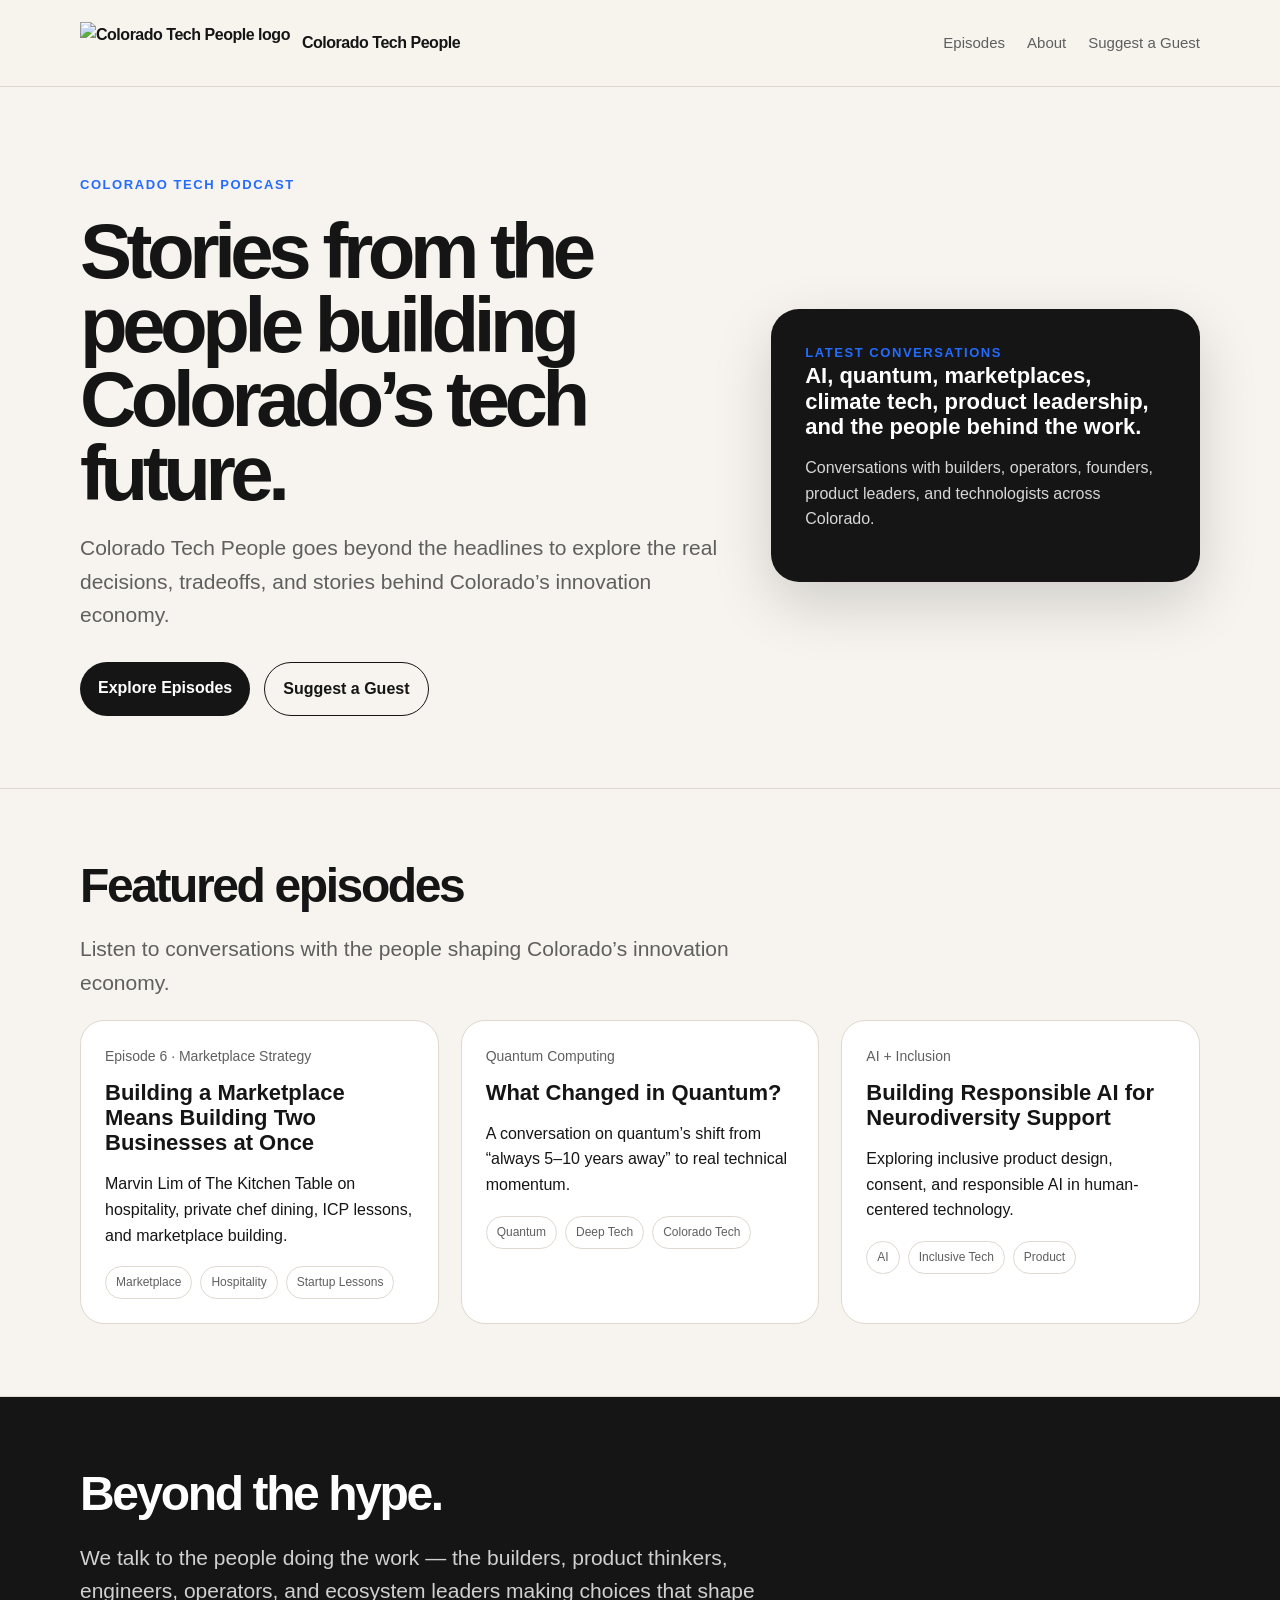
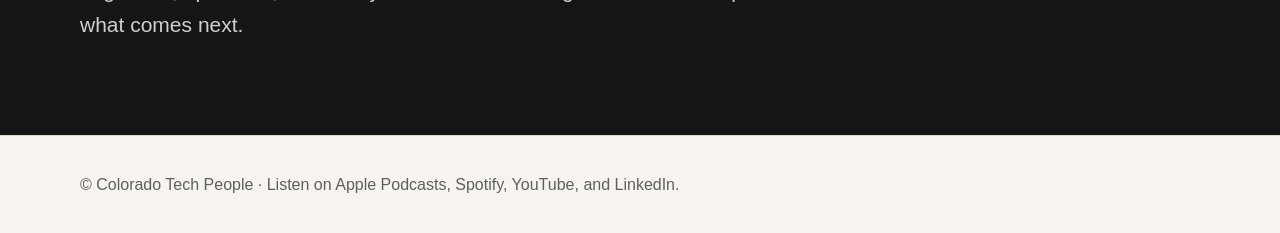
==== index.html @ a43ceaa0 "Create index.html" ====
<!DOCTYPE html>
<html lang="en">
<head>
  <meta charset="UTF-8" />
  <meta name="viewport" content="width=device-width, initial-scale=1.0" />

  <title>Colorado Tech People | Stories from Colorado’s Tech Ecosystem</title>
  <meta name="description" content="Colorado Tech People is a podcast spotlighting the founders, operators, product leaders, engineers, and technologists shaping Colorado’s tech ecosystem." />

  <meta property="og:title" content="Colorado Tech People" />
  <meta property="og:description" content="Real stories from the people building Colorado’s tech future — beyond the hype and into the decisions, tradeoffs, and ideas shaping what comes next." />
  <meta property="og:type" content="website" />

  <link rel="stylesheet" href="styles.css" />
</head>

<body>
  <header class="header">
    <div class="container nav">
      <a href="index.html" class="logo-wrap">
        <img src="assets/logo.png" alt="Colorado Tech People logo" class="logo" />
        <span>Colorado Tech People</span>
      </a>

      <nav class="nav-links">
        <a href="episodes.html">Episodes</a>
        <a href="about.html">About</a>
        <a href="contact.html">Suggest a Guest</a>
      </nav>
    </div>
  </header>

  <main>
    <section class="hero">
      <div class="container hero-grid">
        <div>
          <div class="kicker">Colorado Tech Podcast</div>
          <h1>Stories from the people building Colorado’s tech future.</h1>
          <p class="lede">
            Colorado Tech People goes beyond the headlines to explore the real decisions,
            tradeoffs, and stories behind Colorado’s innovation economy.
          </p>

          <div class="buttons">
            <a class="button" href="episodes.html">Explore Episodes</a>
            <a class="button secondary" href="contact.html">Suggest a Guest</a>
          </div>
        </div>

        <div class="hero-card">
          <div class="kicker">Latest Conversations</div>
          <h3>AI, quantum, marketplaces, climate tech, product leadership, and the people behind the work.</h3>
          <p>
            Conversations with builders, operators, founders, product leaders, and technologists across Colorado.
          </p>
        </div>
      </div>
    </section>

    <section class="section">
      <div class="container">
        <h2>Featured episodes</h2>
        <p class="lede">Listen to conversations with the people shaping Colorado’s innovation economy.</p>

        <div class="episode-grid">
          <a class="card" href="episodes/marvin-lim-kitchen-table.html">
            <div class="meta">Episode 6 · Marketplace Strategy</div>
            <h3>Building a Marketplace Means Building Two Businesses at Once</h3>
            <p>Marvin Lim of The Kitchen Table on hospitality, private chef dining, ICP lessons, and marketplace building.</p>
            <div class="tags">
              <span class="tag">Marketplace</span>
              <span class="tag">Hospitality</span>
              <span class="tag">Startup Lessons</span>
            </div>
          </a>

          <a class="card" href="episodes/justin-ging-atom-computing.html">
            <div class="meta">Quantum Computing</div>
            <h3>What Changed in Quantum?</h3>
            <p>A conversation on quantum’s shift from “always 5–10 years away” to real technical momentum.</p>
            <div class="tags">
              <span class="tag">Quantum</span>
              <span class="tag">Deep Tech</span>
              <span class="tag">Colorado Tech</span>
            </div>
          </a>

          <a class="card" href="episodes/kathy-long-nixit.html">
            <div class="meta">AI + Inclusion</div>
            <h3>Building Responsible AI for Neurodiversity Support</h3>
            <p>Exploring inclusive product design, consent, and responsible AI in human-centered technology.</p>
            <div class="tags">
              <span class="tag">AI</span>
              <span class="tag">Inclusive Tech</span>
              <span class="tag">Product</span>
            </div>
          </a>
        </div>
      </div>
    </section>

    <section class="section dark">
      <div class="container">
        <h2>Beyond the hype.</h2>
        <p class="lede">
          We talk to the people doing the work — the builders, product thinkers, engineers,
          operators, and ecosystem leaders making choices that shape what comes next.
        </p>
      </div>
    </section>
  </main>

  <footer class="footer">
    <div class="container">
      © Colorado Tech People · Listen on Apple Podcasts, Spotify, YouTube, and LinkedIn.
    </div>
  </footer>
</body>
</html>
---- styles.css ----
:root {
  --bg: #f7f4ef;
  --ink: #151515;
  --muted: #5f5f5f;
  --card: #ffffff;
  --line: #ded8cf;
  --accent: #246bfe;
  --accent-dark: #123b8f;
  --gold: #f4a23a;
}

* {
  box-sizing: border-box;
}

body {
  margin: 0;
  font-family: Inter, Arial, sans-serif;
  background: var(--bg);
  color: var(--ink);
  line-height: 1.6;
}

a {
  color: inherit;
  text-decoration: none;
}

.container {
  width: min(1120px, 92%);
  margin: 0 auto;
}

.header {
  padding: 22px 0;
  border-bottom: 1px solid var(--line);
  background: rgba(247, 244, 239, 0.94);
  position: sticky;
  top: 0;
  z-index: 20;
}

.nav {
  display: flex;
  align-items: center;
  justify-content: space-between;
  gap: 24px;
}

.logo-wrap {
  display: flex;
  align-items: center;
  gap: 12px;
  font-weight: 800;
  letter-spacing: -0.03em;
}

.logo {
  height: 42px;
  width: auto;
}

.nav-links {
  display: flex;
  gap: 22px;
  font-size: 15px;
  color: var(--muted);
}

.nav-links a:hover {
  color: var(--ink);
}

.hero {
  padding: 88px 0 72px;
}

.hero-grid {
  display: grid;
  grid-template-columns: 1.2fr 0.8fr;
  gap: 48px;
  align-items: center;
}

.kicker {
  color: var(--accent);
  font-weight: 800;
  text-transform: uppercase;
  letter-spacing: 0.12em;
  font-size: 13px;
}

h1 {
  font-size: clamp(44px, 7vw, 78px);
  line-height: 0.95;
  letter-spacing: -0.07em;
  margin: 18px 0;
}

h2 {
  font-size: clamp(30px, 4vw, 48px);
  line-height: 1.05;
  letter-spacing: -0.05em;
  margin: 0 0 18px;
}

h3 {
  font-size: 22px;
  line-height: 1.15;
  margin: 0 0 10px;
}

.lede {
  font-size: 21px;
  color: var(--muted);
  max-width: 680px;
}

.buttons {
  display: flex;
  flex-wrap: wrap;
  gap: 14px;
  margin-top: 30px;
}

.button {
  display: inline-flex;
  padding: 13px 18px;
  border-radius: 999px;
  background: var(--ink);
  color: white;
  font-weight: 700;
}

.button.secondary {
  background: transparent;
  color: var(--ink);
  border: 1px solid var(--ink);
}

.hero-card {
  background: var(--ink);
  color: white;
  border-radius: 28px;
  padding: 34px;
  box-shadow: 0 22px 60px rgba(0,0,0,0.16);
}

.hero-card p {
  color: #d7d7d7;
}

.section {
  padding: 72px 0;
  border-top: 1px solid var(--line);
}

.episode-grid {
  display: grid;
  grid-template-columns: repeat(3, 1fr);
  gap: 22px;
}

.card {
  background: var(--card);
  border: 1px solid var(--line);
  border-radius: 24px;
  padding: 24px;
  transition: transform 0.2s ease, box-shadow 0.2s ease;
}

.card:hover {
  transform: translateY(-3px);
  box-shadow: 0 16px 40px rgba(0,0,0,0.08);
}

.meta {
  color: var(--muted);
  font-size: 14px;
  margin-bottom: 12px;
}

.tags {
  display: flex;
  flex-wrap: wrap;
  gap: 8px;
  margin-top: 18px;
}

.tag {
  font-size: 12px;
  border: 1px solid var(--line);
  border-radius: 999px;
  padding: 6px 10px;
  color: var(--muted);
}

.dark {
  background: var(--ink);
  color: white;
}

.dark p {
  color: #d0d0d0;
}

.footer {
  padding: 36px 0;
  color: var(--muted);
  border-top: 1px solid var(--line);
}

.episode-page {
  padding: 72px 0;
}

.listen-links {
  display: flex;
  flex-wrap: wrap;
  gap: 12px;
  margin: 28px 0;
}

@media (max-width: 820px) {
  .hero-grid,
  .episode-grid {
    grid-template-columns: 1fr;
  }

  .nav {
    align-items: flex-start;
    flex-direction: column;
  }

  .nav-links {
    flex-wrap: wrap;
  }

  .hero {
    padding: 56px 0;
  }
}
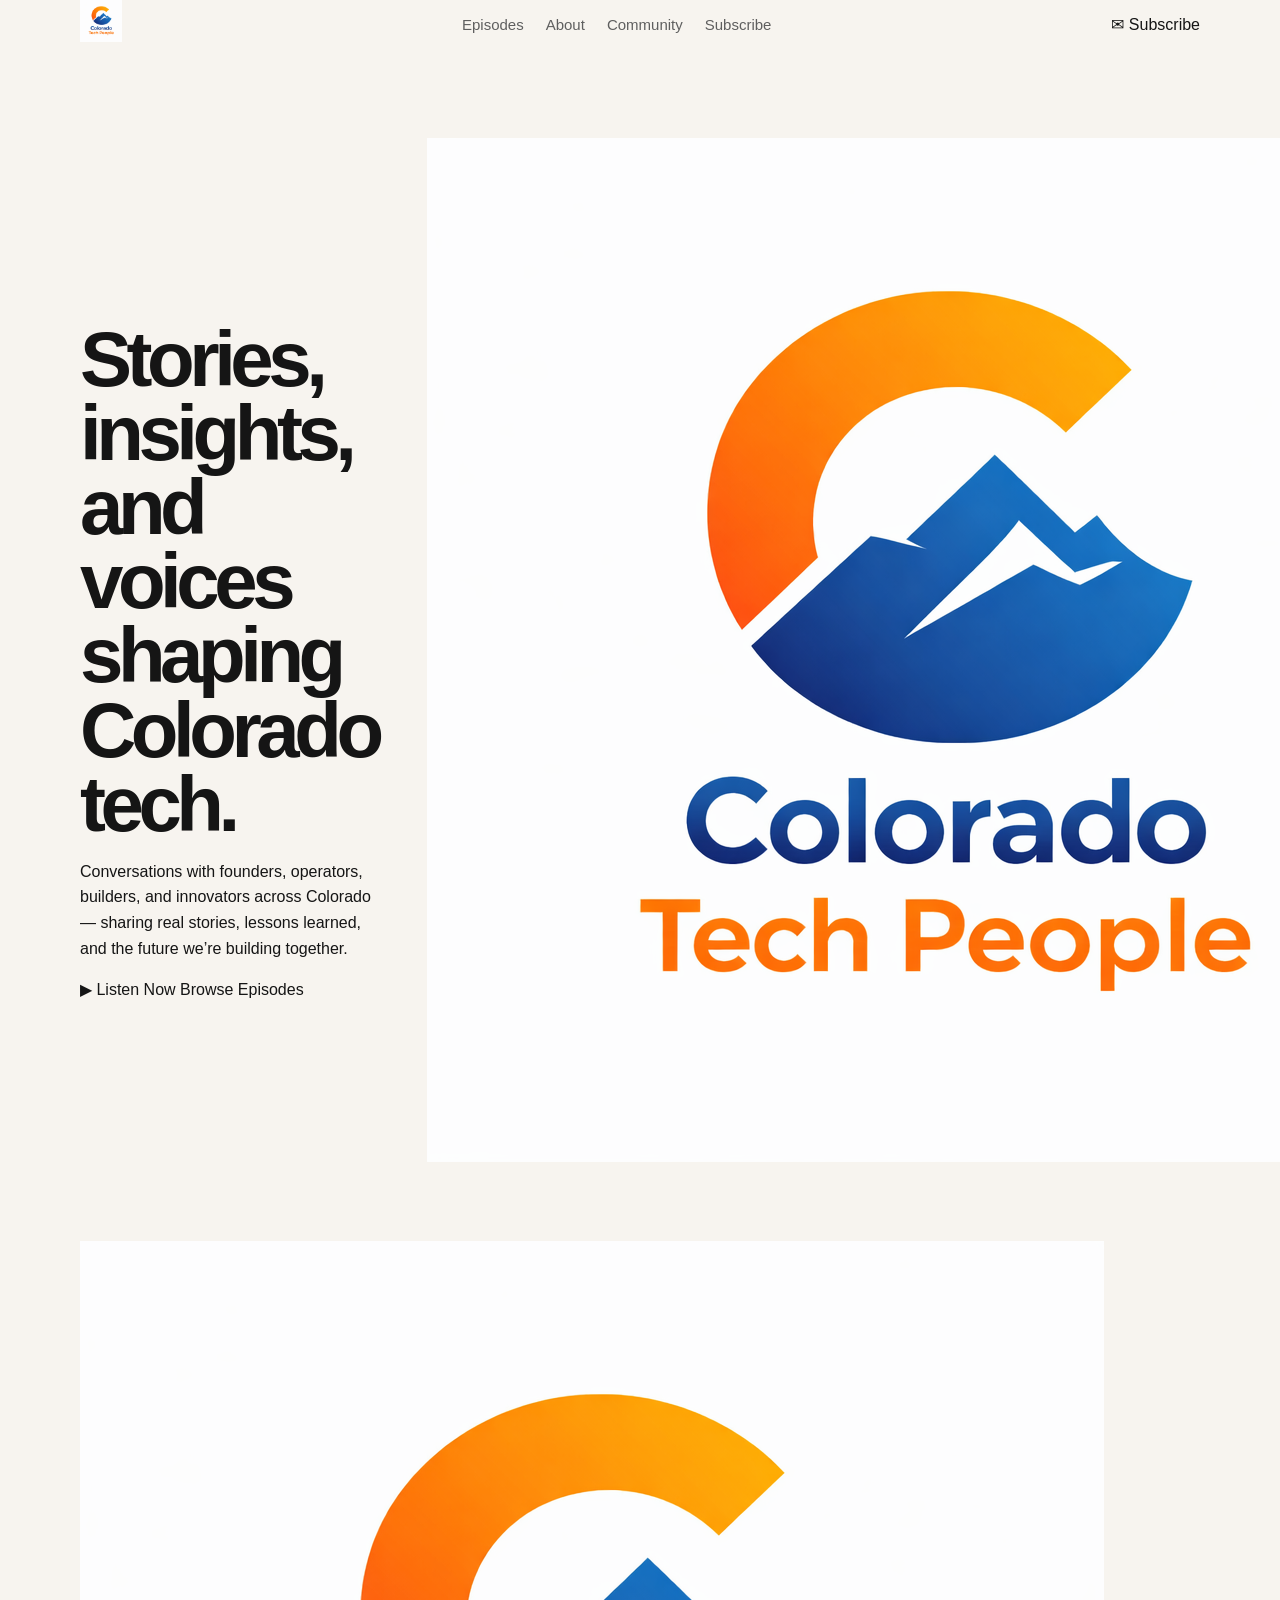
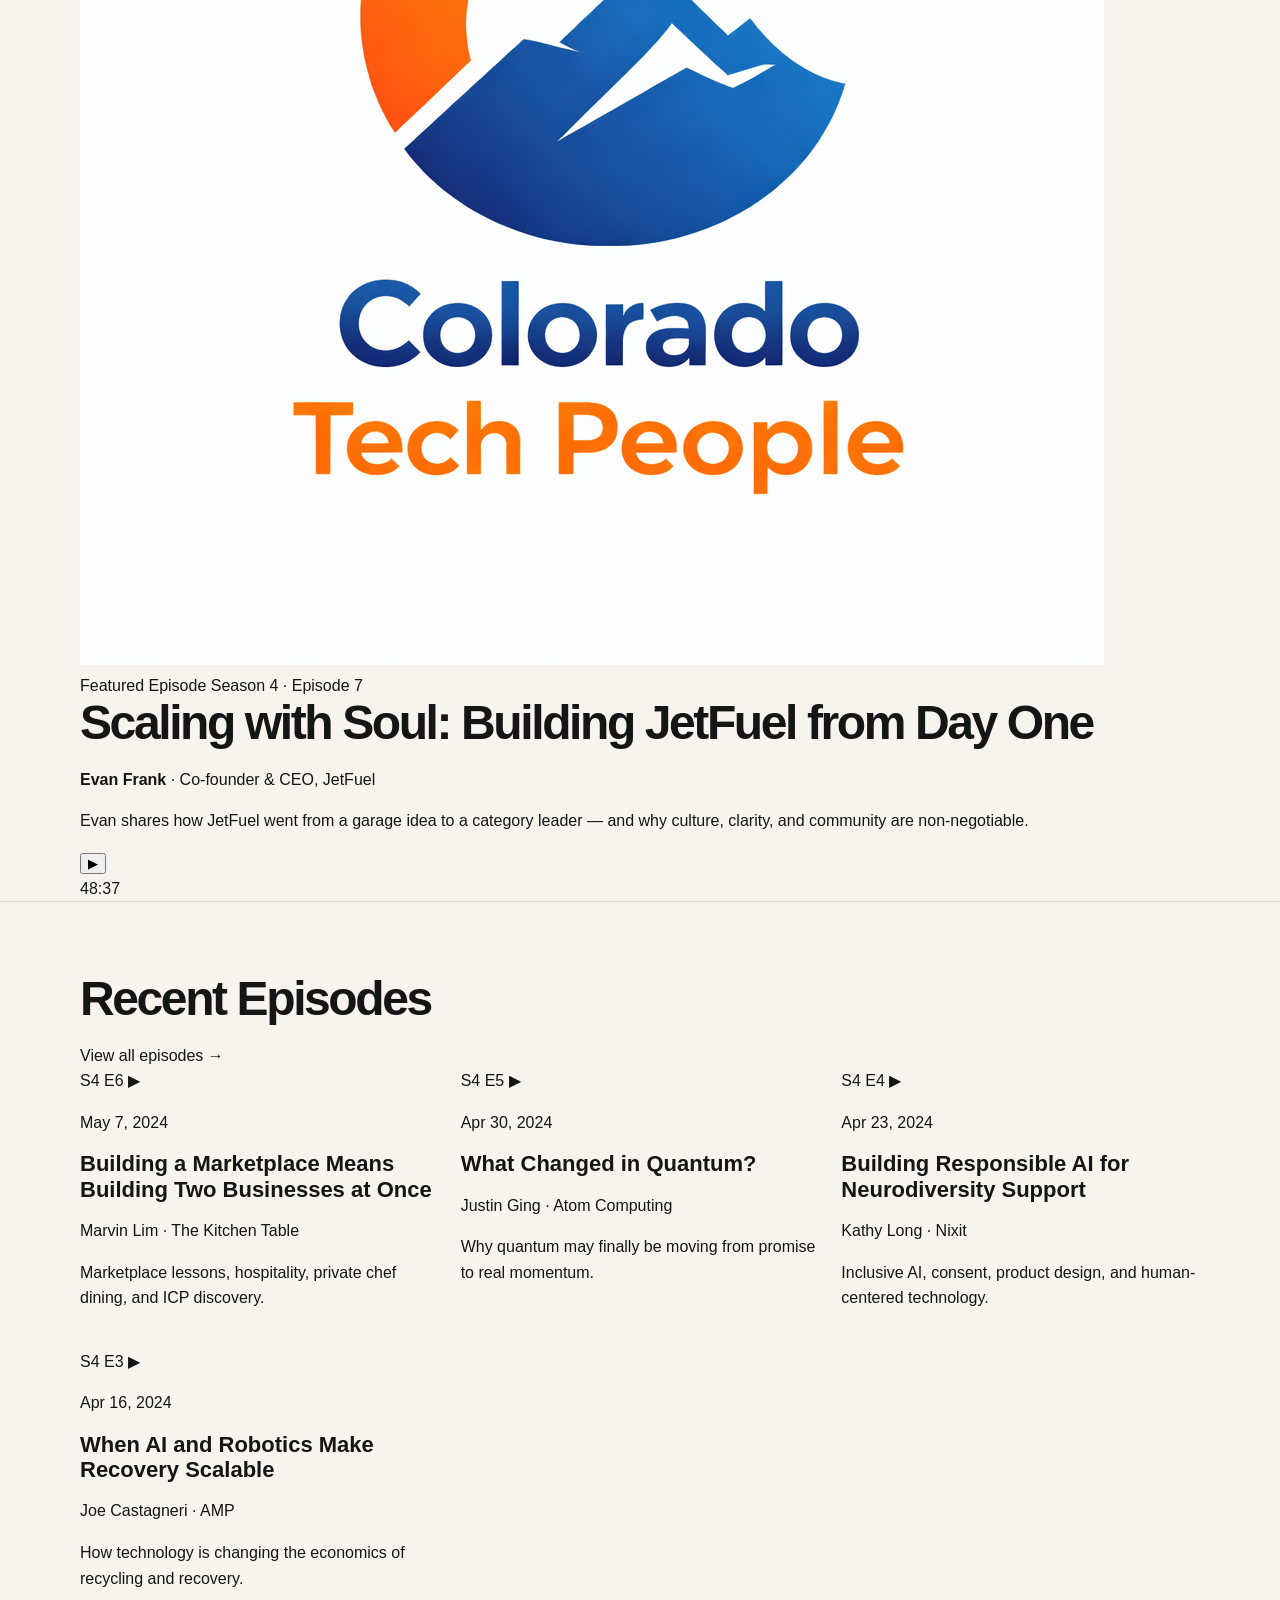
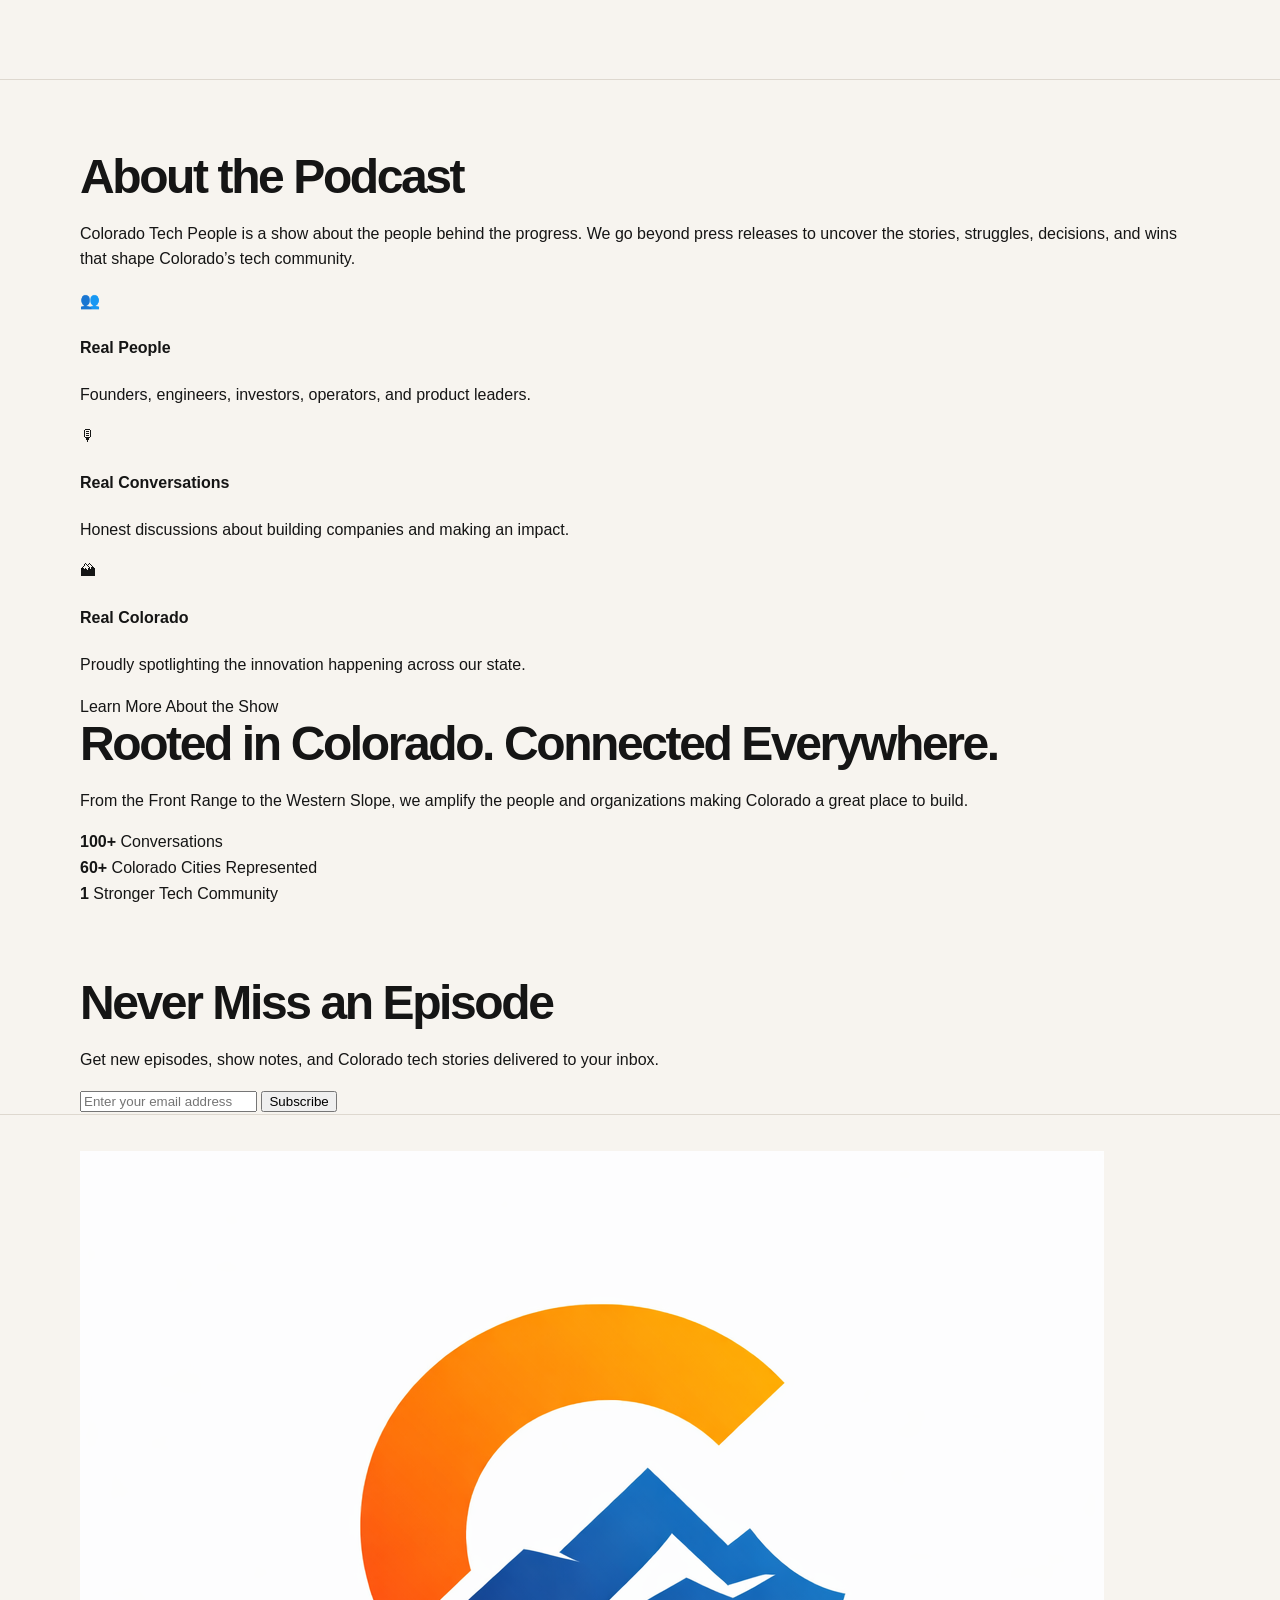
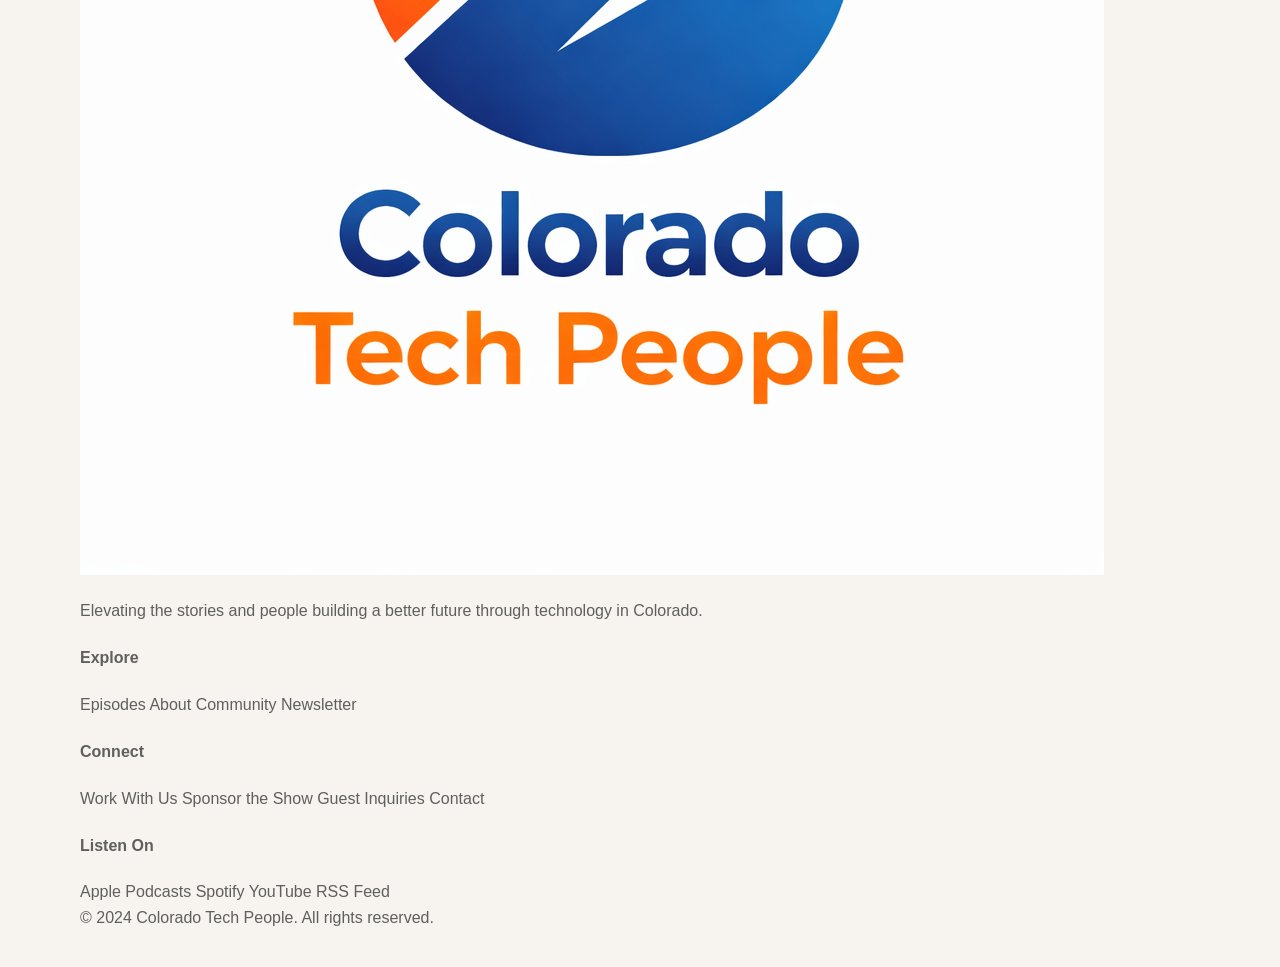
==== commit a582c3c4: "Update index.html" ====
--- a/index.html
+++ b/index.html
@@ -4,115 +4,260 @@
   <meta charset="UTF-8" />
   <meta name="viewport" content="width=device-width, initial-scale=1.0" />
 
-  <title>Colorado Tech People | Stories from Colorado’s Tech Ecosystem</title>
-  <meta name="description" content="Colorado Tech People is a podcast spotlighting the founders, operators, product leaders, engineers, and technologists shaping Colorado’s tech ecosystem." />
+  <title>Colorado Tech People | Stories Shaping Colorado Tech</title>
+  <meta name="description" content="Colorado Tech People is a podcast featuring founders, operators, builders, and innovators shaping Colorado’s tech ecosystem." />
 
   <meta property="og:title" content="Colorado Tech People" />
-  <meta property="og:description" content="Real stories from the people building Colorado’s tech future — beyond the hype and into the decisions, tradeoffs, and ideas shaping what comes next." />
+  <meta property="og:description" content="Stories, insights, and voices shaping Colorado tech." />
   <meta property="og:type" content="website" />
 
   <link rel="stylesheet" href="styles.css" />
 </head>
 
 <body>
-  <header class="header">
+  <header class="site-header">
     <div class="container nav">
-      <a href="index.html" class="logo-wrap">
+      <a href="index.html" class="brand">
         <img src="assets/logo.png" alt="Colorado Tech People logo" class="logo" />
-        <span>Colorado Tech People</span>
       </a>
 
       <nav class="nav-links">
         <a href="episodes.html">Episodes</a>
         <a href="about.html">About</a>
-        <a href="contact.html">Suggest a Guest</a>
+        <a href="contact.html">Community</a>
+        <a href="contact.html">Subscribe</a>
       </nav>
+
+      <a class="subscribe-pill" href="contact.html">✉ Subscribe</a>
     </div>
   </header>
 
   <main>
     <section class="hero">
       <div class="container hero-grid">
+        <div class="hero-copy">
+          <h1>Stories, insights, and voices shaping <span>Colorado tech.</span></h1>
+          <p>
+            Conversations with founders, operators, builders, and innovators across Colorado —
+            sharing real stories, lessons learned, and the future we’re building together.
+          </p>
+
+          <div class="hero-actions">
+            <a class="btn primary" href="episodes.html">▶ Listen Now</a>
+            <a class="btn secondary" href="episodes.html">Browse Episodes</a>
+          </div>
+        </div>
+
+        <div class="hero-visual">
+          <img src="assets/logo.png" alt="Colorado Tech People logo" class="hero-logo" />
+          <div class="mountain-layer"></div>
+          <div class="skyline-layer"></div>
+        </div>
+      </div>
+    </section>
+
+    <section class="featured-section">
+      <div class="container">
+        <article class="featured-card">
+          <div class="episode-art">
+            <img src="assets/logo.png" alt="Colorado Tech People episode artwork" />
+          </div>
+
+          <div class="featured-content">
+            <div class="episode-meta">
+              <span>Featured Episode</span>
+              <span>Season 4 · Episode 7</span>
+            </div>
+
+            <h2>Scaling with Soul: Building JetFuel from Day One</h2>
+
+            <p class="guest-line">
+              <strong>Evan Frank</strong> · Co-founder & CEO, JetFuel
+            </p>
+
+            <p>
+              Evan shares how JetFuel went from a garage idea to a category leader —
+              and why culture, clarity, and community are non-negotiable.
+            </p>
+
+            <div class="audio-row">
+              <button class="play-button">▶</button>
+              <div class="audio-bar">
+                <span></span>
+              </div>
+              <span class="time">48:37</span>
+            </div>
+          </div>
+        </article>
+      </div>
+    </section>
+
+    <section class="section">
+      <div class="container section-heading-row">
+        <h2>Recent Episodes</h2>
+        <a href="episodes.html">View all episodes →</a>
+      </div>
+
+      <div class="container episode-grid">
+        <a class="episode-card" href="episodes/marvin-lim-kitchen-table.html">
+          <div class="thumb thumb-one">
+            <span class="badge">S4 E6</span>
+            <span class="play-small">▶</span>
+          </div>
+          <div class="episode-body">
+            <p class="date">May 7, 2024</p>
+            <h3>Building a Marketplace Means Building Two Businesses at Once</h3>
+            <p class="guest">Marvin Lim · The Kitchen Table</p>
+            <p>Marketplace lessons, hospitality, private chef dining, and ICP discovery.</p>
+          </div>
+        </a>
+
+        <a class="episode-card" href="episodes/justin-ging-atom-computing.html">
+          <div class="thumb thumb-two">
+            <span class="badge">S4 E5</span>
+            <span class="play-small">▶</span>
+          </div>
+          <div class="episode-body">
+            <p class="date">Apr 30, 2024</p>
+            <h3>What Changed in Quantum?</h3>
+            <p class="guest">Justin Ging · Atom Computing</p>
+            <p>Why quantum may finally be moving from promise to real momentum.</p>
+          </div>
+        </a>
+
+        <a class="episode-card" href="episodes/kathy-long-nixit.html">
+          <div class="thumb thumb-three">
+            <span class="badge">S4 E4</span>
+            <span class="play-small">▶</span>
+          </div>
+          <div class="episode-body">
+            <p class="date">Apr 23, 2024</p>
+            <h3>Building Responsible AI for Neurodiversity Support</h3>
+            <p class="guest">Kathy Long · Nixit</p>
+            <p>Inclusive AI, consent, product design, and human-centered technology.</p>
+          </div>
+        </a>
+
+        <a class="episode-card" href="episodes/joe-castagneri-amp.html">
+          <div class="thumb thumb-four">
+            <span class="badge">S4 E3</span>
+            <span class="play-small">▶</span>
+          </div>
+          <div class="episode-body">
+            <p class="date">Apr 16, 2024</p>
+            <h3>When AI and Robotics Make Recovery Scalable</h3>
+            <p class="guest">Joe Castagneri · AMP</p>
+            <p>How technology is changing the economics of recycling and recovery.</p>
+          </div>
+        </a>
+      </div>
+    </section>
+
+    <section class="section about-band">
+      <div class="container split-grid">
+        <div class="info-card light">
+          <h2>About the Podcast</h2>
+          <p>
+            Colorado Tech People is a show about the people behind the progress.
+            We go beyond press releases to uncover the stories, struggles, decisions,
+            and wins that shape Colorado’s tech community.
+          </p>
+
+          <div class="icon-row">
+            <div>
+              <div class="icon-circle">👥</div>
+              <h4>Real People</h4>
+              <p>Founders, engineers, investors, operators, and product leaders.</p>
+            </div>
+            <div>
+              <div class="icon-circle orange">🎙</div>
+              <h4>Real Conversations</h4>
+              <p>Honest discussions about building companies and making an impact.</p>
+            </div>
+            <div>
+              <div class="icon-circle">🏔</div>
+              <h4>Real Colorado</h4>
+              <p>Proudly spotlighting the innovation happening across our state.</p>
+            </div>
+          </div>
+
+          <a class="btn secondary" href="about.html">Learn More About the Show</a>
+        </div>
+
+        <div class="info-card dark-card">
+          <h2>Rooted in Colorado. Connected Everywhere.</h2>
+          <p>
+            From the Front Range to the Western Slope, we amplify the people and
+            organizations making Colorado a great place to build.
+          </p>
+
+          <div class="stats">
+            <div>
+              <strong>100+</strong>
+              <span>Conversations</span>
+            </div>
+            <div>
+              <strong>60+</strong>
+              <span>Colorado Cities Represented</span>
+            </div>
+            <div>
+              <strong>1</strong>
+              <span>Stronger Tech Community</span>
+            </div>
+          </div>
+        </div>
+      </div>
+    </section>
+
+    <section class="newsletter-section">
+      <div class="container newsletter-card">
         <div>
-          <div class="kicker">Colorado Tech Podcast</div>
-          <h1>Stories from the people building Colorado’s tech future.</h1>
-          <p class="lede">
-            Colorado Tech People goes beyond the headlines to explore the real decisions,
-            tradeoffs, and stories behind Colorado’s innovation economy.
-          </p>
-
-          <div class="buttons">
-            <a class="button" href="episodes.html">Explore Episodes</a>
-            <a class="button secondary" href="contact.html">Suggest a Guest</a>
-          </div>
-        </div>
-
-        <div class="hero-card">
-          <div class="kicker">Latest Conversations</div>
-          <h3>AI, quantum, marketplaces, climate tech, product leadership, and the people behind the work.</h3>
-          <p>
-            Conversations with builders, operators, founders, product leaders, and technologists across Colorado.
-          </p>
-        </div>
-      </div>
-    </section>
-
-    <section class="section">
-      <div class="container">
-        <h2>Featured episodes</h2>
-        <p class="lede">Listen to conversations with the people shaping Colorado’s innovation economy.</p>
-
-        <div class="episode-grid">
-          <a class="card" href="episodes/marvin-lim-kitchen-table.html">
-            <div class="meta">Episode 6 · Marketplace Strategy</div>
-            <h3>Building a Marketplace Means Building Two Businesses at Once</h3>
-            <p>Marvin Lim of The Kitchen Table on hospitality, private chef dining, ICP lessons, and marketplace building.</p>
-            <div class="tags">
-              <span class="tag">Marketplace</span>
-              <span class="tag">Hospitality</span>
-              <span class="tag">Startup Lessons</span>
-            </div>
-          </a>
-
-          <a class="card" href="episodes/justin-ging-atom-computing.html">
-            <div class="meta">Quantum Computing</div>
-            <h3>What Changed in Quantum?</h3>
-            <p>A conversation on quantum’s shift from “always 5–10 years away” to real technical momentum.</p>
-            <div class="tags">
-              <span class="tag">Quantum</span>
-              <span class="tag">Deep Tech</span>
-              <span class="tag">Colorado Tech</span>
-            </div>
-          </a>
-
-          <a class="card" href="episodes/kathy-long-nixit.html">
-            <div class="meta">AI + Inclusion</div>
-            <h3>Building Responsible AI for Neurodiversity Support</h3>
-            <p>Exploring inclusive product design, consent, and responsible AI in human-centered technology.</p>
-            <div class="tags">
-              <span class="tag">AI</span>
-              <span class="tag">Inclusive Tech</span>
-              <span class="tag">Product</span>
-            </div>
-          </a>
-        </div>
-      </div>
-    </section>
-
-    <section class="section dark">
-      <div class="container">
-        <h2>Beyond the hype.</h2>
-        <p class="lede">
-          We talk to the people doing the work — the builders, product thinkers, engineers,
-          operators, and ecosystem leaders making choices that shape what comes next.
-        </p>
+          <h2>Never Miss an Episode</h2>
+          <p>Get new episodes, show notes, and Colorado tech stories delivered to your inbox.</p>
+        </div>
+
+        <form>
+          <input type="email" placeholder="Enter your email address" />
+          <button type="submit">Subscribe</button>
+        </form>
       </div>
     </section>
   </main>
 
   <footer class="footer">
-    <div class="container">
-      © Colorado Tech People · Listen on Apple Podcasts, Spotify, YouTube, and LinkedIn.
+    <div class="container footer-grid">
+      <div>
+        <img src="assets/logo.png" alt="Colorado Tech People logo" class="footer-logo" />
+        <p>Elevating the stories and people building a better future through technology in Colorado.</p>
+      </div>
+
+      <div>
+        <h4>Explore</h4>
+        <a href="episodes.html">Episodes</a>
+        <a href="about.html">About</a>
+        <a href="contact.html">Community</a>
+        <a href="contact.html">Newsletter</a>
+      </div>
+
+      <div>
+        <h4>Connect</h4>
+        <a href="contact.html">Work With Us</a>
+        <a href="contact.html">Sponsor the Show</a>
+        <a href="contact.html">Guest Inquiries</a>
+        <a href="contact.html">Contact</a>
+      </div>
+
+      <div>
+        <h4>Listen On</h4>
+        <a href="#">Apple Podcasts</a>
+        <a href="#">Spotify</a>
+        <a href="#">YouTube</a>
+        <a href="#">RSS Feed</a>
+      </div>
+    </div>
+
+    <div class="container copyright">
+      © 2024 Colorado Tech People. All rights reserved.
     </div>
   </footer>
 </body>
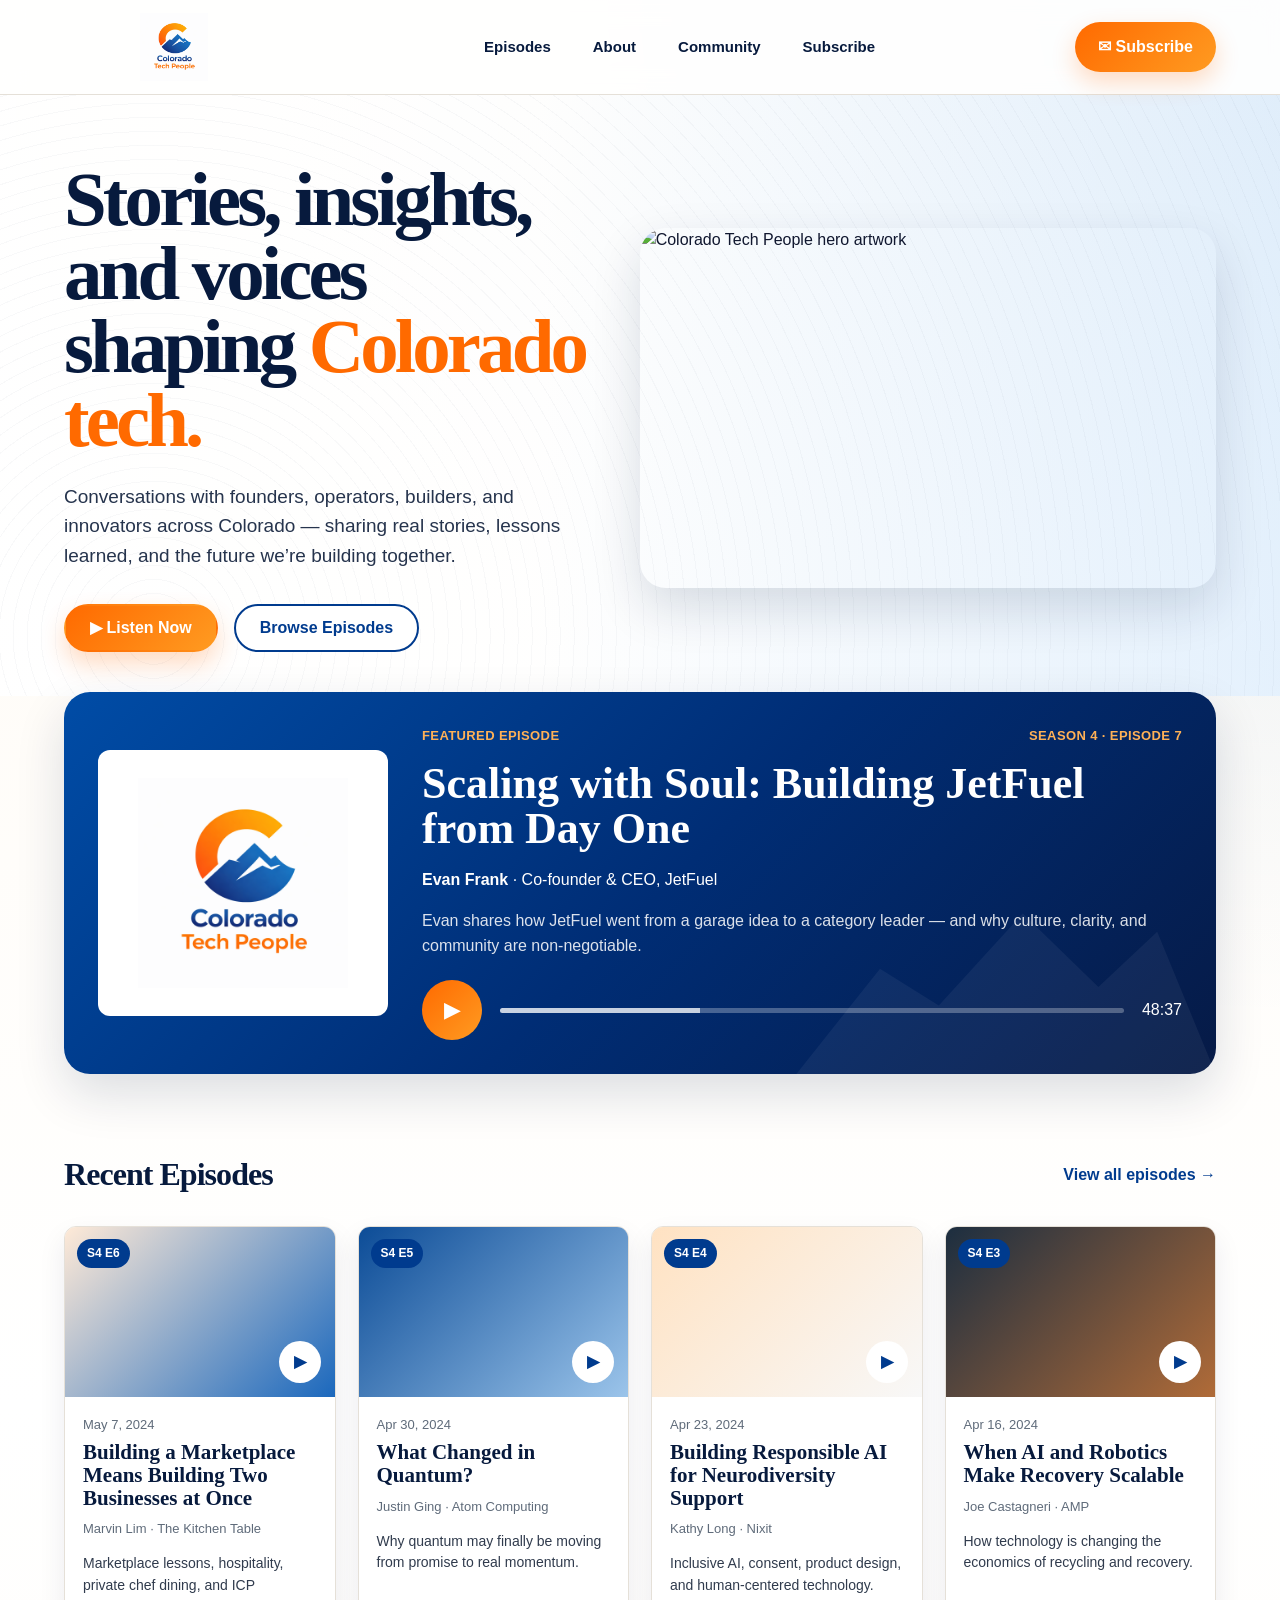
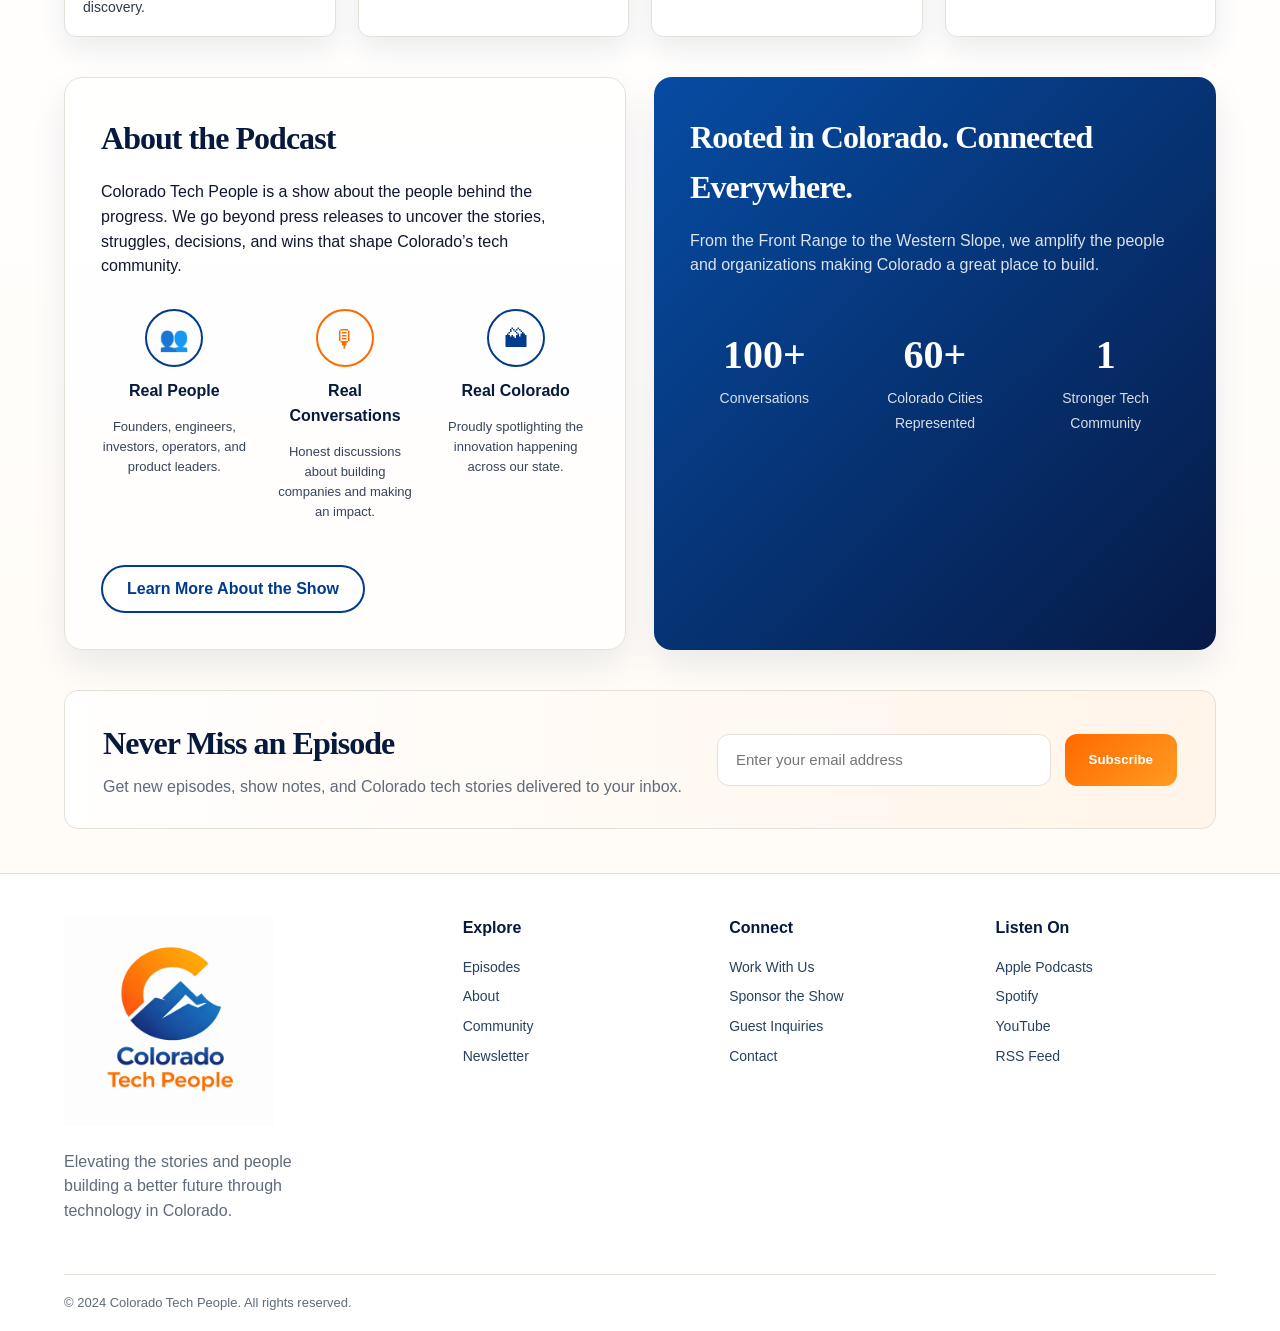
==== commit b8c46963: "Update homepage hero design" ====
--- a/index.html
+++ b/index.html
@@ -49,9 +49,7 @@
         </div>
 
         <div class="hero-visual">
-          <img src="assets/logo.png" alt="Colorado Tech People logo" class="hero-logo" />
-          <div class="mountain-layer"></div>
-          <div class="skyline-layer"></div>
+          <img src="assets/home-hero.png" alt="Colorado Tech People hero artwork" class="hero-image" />
         </div>
       </div>
     </section>
--- a/styles.css
+++ b/styles.css
@@ -1,12 +1,16 @@
 :root {
-  --bg: #f7f4ef;
-  --ink: #151515;
-  --muted: #5f5f5f;
-  --card: #ffffff;
-  --line: #ded8cf;
-  --accent: #246bfe;
-  --accent-dark: #123b8f;
-  --gold: #f4a23a;
+  --navy: #071a3d;
+  --blue: #064ca3;
+  --deep-blue: #003b8e;
+  --orange: #ff6a00;
+  --gold: #ff9b21;
+  --cream: #fff8ef;
+  --soft: #f7f2ea;
+  --white: #ffffff;
+  --text: #10172f;
+  --muted: #5f6b7a;
+  --line: #e5e0d8;
+  --shadow: 0 20px 50px rgba(7, 26, 61, 0.14);
 }
 
 * {
@@ -16,9 +20,11 @@
 body {
   margin: 0;
   font-family: Inter, Arial, sans-serif;
-  background: var(--bg);
-  color: var(--ink);
-  line-height: 1.6;
+  color: var(--text);
+  background:
+    radial-gradient(circle at top right, rgba(0, 94, 190, 0.12), transparent 32%),
+    linear-gradient(180deg, #fffaf2 0%, #ffffff 48%, #fffaf2 100%);
+  line-height: 1.55;
 }
 
 a {
@@ -27,216 +33,641 @@
 }
 
 .container {
-  width: min(1120px, 92%);
+  width: min(1180px, 90%);
   margin: 0 auto;
 }
 
-.header {
-  padding: 22px 0;
+.site-header {
+  background: rgba(255, 255, 255, 0.92);
+  backdrop-filter: blur(12px);
   border-bottom: 1px solid var(--line);
-  background: rgba(247, 244, 239, 0.94);
   position: sticky;
   top: 0;
-  z-index: 20;
+  z-index: 100;
 }
 
 .nav {
+  height: 94px;
   display: flex;
   align-items: center;
   justify-content: space-between;
-  gap: 24px;
-}
-
-.logo-wrap {
-  display: flex;
-  align-items: center;
-  gap: 12px;
-  font-weight: 800;
-  letter-spacing: -0.03em;
 }
 
 .logo {
-  height: 42px;
-  width: auto;
+  width: 220px;
+  max-height: 68px;
+  object-fit: contain;
+  display: block;
 }
 
 .nav-links {
   display: flex;
+  align-items: center;
+  gap: 42px;
+  font-size: 15px;
+  font-weight: 650;
+  color: var(--navy);
+}
+
+.nav-links a:hover {
+  color: var(--orange);
+}
+
+.subscribe-pill {
+  background: linear-gradient(135deg, var(--orange), var(--gold));
+  color: white;
+  padding: 13px 23px;
+  border-radius: 999px;
+  font-weight: 800;
+  box-shadow: 0 10px 24px rgba(255, 106, 0, 0.24);
+}
+
+/* Hero */
+
+.hero {
+  position: relative;
+  overflow: hidden;
+  padding: 68px 0 44px;
+  background:
+    linear-gradient(90deg, rgba(255,255,255,0.96) 0%, rgba(255,255,255,0.88) 42%, rgba(223,239,255,0.75) 100%);
+}
+
+.hero:before {
+  content: "";
+  position: absolute;
+  inset: 0;
+  background:
+    repeating-radial-gradient(circle at 12% 90%, rgba(7,26,61,0.04) 0 1px, transparent 1px 14px);
+  opacity: 0.7;
+  pointer-events: none;
+}
+
+.hero-grid {
+  position: relative;
+  display: grid;
+  grid-template-columns: 1fr 1.08fr;
+  gap: 42px;
+  align-items: center;
+}
+
+.hero-copy h1 {
+  font-family: Georgia, "Times New Roman", serif;
+  font-size: clamp(44px, 6vw, 78px);
+  line-height: 0.96;
+  letter-spacing: -0.05em;
+  margin: 0 0 24px;
+  color: var(--navy);
+}
+
+.hero-copy h1 span {
+  color: var(--orange);
+}
+
+.hero-copy p {
+  font-size: 19px;
+  max-width: 610px;
+  color: #26344d;
+  margin: 0;
+}
+
+.hero-actions {
+  margin-top: 34px;
+  display: flex;
+  gap: 16px;
+  flex-wrap: wrap;
+}
+
+.btn {
+  display: inline-flex;
+  align-items: center;
+  justify-content: center;
+  min-height: 48px;
+  padding: 0 24px;
+  border-radius: 999px;
+  font-weight: 800;
+  border: 2px solid transparent;
+}
+
+.btn.primary {
+  background: linear-gradient(135deg, var(--orange), var(--gold));
+  color: white;
+  box-shadow: 0 12px 25px rgba(255, 106, 0, 0.24);
+}
+
+.btn.secondary {
+  background: white;
+  color: var(--deep-blue);
+  border-color: var(--deep-blue);
+}
+
+.hero-visual {
+  position: relative;
+  min-height: 360px;
+  border-radius: 26px;
+  overflow: hidden;
+  box-shadow: var(--shadow);
+}
+
+.hero-image {
+  display: block;
+  width: 100%;
+  height: 100%;
+  min-height: 360px;
+  object-fit: cover;
+  object-position: center;
+}
+
+/* Featured */
+
+.featured-section {
+  margin-top: -4px;
+  padding: 0 0 36px;
+}
+
+.featured-card {
+  display: grid;
+  grid-template-columns: 290px 1fr;
+  gap: 34px;
+  align-items: center;
+  background:
+    linear-gradient(135deg, #004ca6 0%, #002d75 52%, #061a46 100%);
+  color: white;
+  border-radius: 26px;
+  padding: 34px;
+  box-shadow: var(--shadow);
+  position: relative;
+  overflow: hidden;
+}
+
+.featured-card:after {
+  content: "";
+  position: absolute;
+  inset: auto 0 0 auto;
+  width: 420px;
+  height: 230px;
+  background: rgba(255,255,255,0.05);
+  clip-path: polygon(0 100%, 20% 54%, 34% 70%, 54% 30%, 72% 62%, 86% 38%, 100% 100%);
+}
+
+.episode-art {
+  background: #fff;
+  border-radius: 12px;
+  min-height: 255px;
+  display: grid;
+  place-items: center;
+  padding: 28px;
+}
+
+.episode-art img {
+  width: 210px;
+}
+
+.episode-meta {
+  display: flex;
+  justify-content: space-between;
+  gap: 16px;
+  color: #ffb156;
+  text-transform: uppercase;
+  font-size: 13px;
+  font-weight: 900;
+  letter-spacing: 0.03em;
+}
+
+.featured-content {
+  position: relative;
+  z-index: 2;
+}
+
+.featured-content h2 {
+  font-family: Georgia, "Times New Roman", serif;
+  font-size: clamp(30px, 4vw, 44px);
+  line-height: 1.02;
+  margin: 16px 0 10px;
+}
+
+.featured-content p {
+  color: rgba(255,255,255,0.86);
+}
+
+.guest-line {
+  color: white !important;
+}
+
+.audio-row {
+  display: flex;
+  align-items: center;
+  gap: 18px;
+  margin-top: 22px;
+}
+
+.play-button {
+  width: 60px;
+  height: 60px;
+  border: none;
+  border-radius: 50%;
+  color: white;
+  background: linear-gradient(135deg, var(--orange), var(--gold));
+  font-size: 22px;
+}
+
+.audio-bar {
+  height: 5px;
+  flex: 1;
+  border-radius: 999px;
+  background: rgba(255,255,255,0.28);
+  overflow: hidden;
+}
+
+.audio-bar span {
+  display: block;
+  height: 100%;
+  width: 32%;
+  background: white;
+  opacity: 0.7;
+}
+
+/* Episodes */
+
+.section {
+  padding: 40px 0;
+}
+
+.section-heading-row {
+  display: flex;
+  justify-content: space-between;
+  align-items: center;
+  margin-bottom: 26px;
+}
+
+.section-heading-row h2,
+.info-card h2,
+.newsletter-card h2 {
+  font-family: Georgia, "Times New Roman", serif;
+  color: var(--navy);
+  font-size: 32px;
+  margin: 0;
+  letter-spacing: -0.03em;
+}
+
+.section-heading-row a {
+  color: var(--deep-blue);
+  font-weight: 800;
+}
+
+.episode-grid {
+  display: grid;
+  grid-template-columns: repeat(4, 1fr);
   gap: 22px;
-  font-size: 15px;
+}
+
+.episode-card {
+  background: white;
+  border: 1px solid var(--line);
+  border-radius: 12px;
+  overflow: hidden;
+  box-shadow: 0 12px 28px rgba(7, 26, 61, 0.08);
+  transition: 0.2s ease;
+}
+
+.episode-card:hover {
+  transform: translateY(-4px);
+  box-shadow: 0 18px 38px rgba(7, 26, 61, 0.12);
+}
+
+.thumb {
+  position: relative;
+  height: 170px;
+  background-size: cover;
+  background-position: center;
+}
+
+.thumb-one {
+  background: linear-gradient(135deg, #ffead7, #1b68bd);
+}
+
+.thumb-two {
+  background: linear-gradient(135deg, #0c4c97, #9bc4ea);
+}
+
+.thumb-three {
+  background: linear-gradient(135deg, #ffe2c2, #f8f8f8);
+}
+
+.thumb-four {
+  background: linear-gradient(135deg, #1c2e40, #b06b38);
+}
+
+.badge {
+  position: absolute;
+  top: 12px;
+  left: 12px;
+  background: var(--deep-blue);
+  color: white;
+  font-size: 12px;
+  font-weight: 900;
+  padding: 5px 10px;
+  border-radius: 999px;
+}
+
+.play-small {
+  position: absolute;
+  right: 14px;
+  bottom: 14px;
+  width: 42px;
+  height: 42px;
+  display: grid;
+  place-items: center;
+  background: white;
+  color: var(--deep-blue);
+  border-radius: 50%;
+  font-weight: 900;
+}
+
+.episode-body {
+  padding: 18px;
+}
+
+.date,
+.guest {
   color: var(--muted);
-}
-
-.nav-links a:hover {
-  color: var(--ink);
-}
-
-.hero {
-  padding: 88px 0 72px;
-}
-
-.hero-grid {
-  display: grid;
-  grid-template-columns: 1.2fr 0.8fr;
-  gap: 48px;
-  align-items: center;
-}
-
-.kicker {
-  color: var(--accent);
-  font-weight: 800;
-  text-transform: uppercase;
-  letter-spacing: 0.12em;
   font-size: 13px;
-}
-
-h1 {
-  font-size: clamp(44px, 7vw, 78px);
-  line-height: 0.95;
-  letter-spacing: -0.07em;
-  margin: 18px 0;
-}
-
-h2 {
-  font-size: clamp(30px, 4vw, 48px);
-  line-height: 1.05;
-  letter-spacing: -0.05em;
-  margin: 0 0 18px;
-}
-
-h3 {
-  font-size: 22px;
-  line-height: 1.15;
+  margin: 0 0 6px;
+}
+
+.episode-body h3 {
+  font-family: Georgia, "Times New Roman", serif;
+  color: var(--navy);
+  font-size: 21px;
+  line-height: 1.08;
   margin: 0 0 10px;
 }
 
-.lede {
-  font-size: 21px;
-  color: var(--muted);
-  max-width: 680px;
-}
-
-.buttons {
-  display: flex;
-  flex-wrap: wrap;
-  gap: 14px;
-  margin-top: 30px;
-}
-
-.button {
-  display: inline-flex;
-  padding: 13px 18px;
-  border-radius: 999px;
-  background: var(--ink);
-  color: white;
-  font-weight: 700;
-}
-
-.button.secondary {
-  background: transparent;
-  color: var(--ink);
-  border: 1px solid var(--ink);
-}
-
-.hero-card {
-  background: var(--ink);
-  color: white;
-  border-radius: 28px;
-  padding: 34px;
-  box-shadow: 0 22px 60px rgba(0,0,0,0.16);
-}
-
-.hero-card p {
-  color: #d7d7d7;
-}
-
-.section {
-  padding: 72px 0;
-  border-top: 1px solid var(--line);
-}
-
-.episode-grid {
+.episode-body p:last-child {
+  font-size: 14px;
+  color: #303b4d;
+  margin-bottom: 0;
+}
+
+/* About and Stats */
+
+.about-band {
+  padding-top: 0;
+}
+
+.split-grid {
+  display: grid;
+  grid-template-columns: 1fr 1fr;
+  gap: 28px;
+}
+
+.info-card {
+  border-radius: 18px;
+  padding: 36px;
+  box-shadow: 0 16px 34px rgba(7,26,61,0.08);
+}
+
+.info-card.light {
+  background: rgba(255,255,255,0.78);
+  border: 1px solid var(--line);
+}
+
+.dark-card {
+  background:
+    linear-gradient(135deg, #064ca3, #061a46);
+  color: white;
+  position: relative;
+  overflow: hidden;
+}
+
+.dark-card h2 {
+  color: white;
+}
+
+.dark-card p {
+  color: rgba(255,255,255,0.86);
+}
+
+.icon-row {
+  display: grid;
+  grid-template-columns: repeat(3, 1fr);
+  gap: 24px;
+  text-align: center;
+  margin: 30px 0;
+}
+
+.icon-circle {
+  width: 58px;
+  height: 58px;
+  margin: 0 auto 12px;
+  display: grid;
+  place-items: center;
+  border: 2px solid var(--deep-blue);
+  border-radius: 50%;
+  color: var(--deep-blue);
+  font-size: 24px;
+}
+
+.icon-circle.orange {
+  border-color: var(--orange);
+  color: var(--orange);
+}
+
+.icon-row h4 {
+  margin: 0 0 6px;
+  color: var(--navy);
+}
+
+.icon-row p {
+  font-size: 13px;
+  color: #37445a;
+}
+
+.stats {
   display: grid;
   grid-template-columns: repeat(3, 1fr);
   gap: 22px;
-}
-
-.card {
-  background: var(--card);
+  margin-top: 46px;
+  text-align: center;
+}
+
+.stats strong {
+  display: block;
+  font-size: 40px;
+  font-family: Georgia, "Times New Roman", serif;
+}
+
+.stats span {
+  font-size: 14px;
+  color: rgba(255,255,255,0.84);
+}
+
+/* Newsletter */
+
+.newsletter-section {
+  padding: 0 0 44px;
+}
+
+.newsletter-card {
+  background:
+    linear-gradient(90deg, rgba(255,255,255,0.9), rgba(255,244,232,0.92));
   border: 1px solid var(--line);
-  border-radius: 24px;
-  padding: 24px;
-  transition: transform 0.2s ease, box-shadow 0.2s ease;
-}
-
-.card:hover {
-  transform: translateY(-3px);
-  box-shadow: 0 16px 40px rgba(0,0,0,0.08);
-}
-
-.meta {
+  border-radius: 14px;
+  padding: 28px 38px;
+  display: grid;
+  grid-template-columns: 1fr 460px;
+  gap: 28px;
+  align-items: center;
+}
+
+.newsletter-card p {
+  margin: 6px 0 0;
   color: var(--muted);
+}
+
+.newsletter-card form {
+  display: flex;
+  gap: 14px;
+}
+
+.newsletter-card input {
+  flex: 1;
+  border: 1px solid var(--line);
+  border-radius: 12px;
+  padding: 0 18px;
+  min-height: 52px;
+  font-size: 15px;
+}
+
+.newsletter-card button {
+  border: none;
+  background: linear-gradient(135deg, var(--orange), var(--gold));
+  color: white;
+  font-weight: 900;
+  border-radius: 12px;
+  padding: 0 24px;
+}
+
+/* Footer */
+
+.footer {
+  background: white;
+  border-top: 1px solid var(--line);
+  padding: 42px 0 18px;
+}
+
+.footer-grid {
+  display: grid;
+  grid-template-columns: 1.6fr 1fr 1fr 1fr;
+  gap: 46px;
+}
+
+.footer-logo {
+  width: 210px;
+}
+
+.footer p {
+  color: var(--muted);
+  max-width: 280px;
+}
+
+.footer h4 {
+  color: var(--navy);
+  margin: 0 0 16px;
+}
+
+.footer a {
+  display: block;
+  color: #27415f;
+  margin: 8px 0;
   font-size: 14px;
-  margin-bottom: 12px;
-}
-
-.tags {
-  display: flex;
-  flex-wrap: wrap;
-  gap: 8px;
-  margin-top: 18px;
-}
-
-.tag {
-  font-size: 12px;
-  border: 1px solid var(--line);
-  border-radius: 999px;
-  padding: 6px 10px;
+}
+
+.copyright {
+  border-top: 1px solid var(--line);
+  margin-top: 34px;
+  padding-top: 18px;
   color: var(--muted);
-}
-
-.dark {
-  background: var(--ink);
-  color: white;
-}
-
-.dark p {
-  color: #d0d0d0;
-}
-
-.footer {
-  padding: 36px 0;
-  color: var(--muted);
-  border-top: 1px solid var(--line);
-}
-
-.episode-page {
-  padding: 72px 0;
-}
-
-.listen-links {
-  display: flex;
-  flex-wrap: wrap;
-  gap: 12px;
-  margin: 28px 0;
-}
-
-@media (max-width: 820px) {
+  font-size: 13px;
+}
+
+/* Mobile */
+
+@media (max-width: 980px) {
+  .nav {
+    height: auto;
+    padding: 18px 0;
+    flex-wrap: wrap;
+    gap: 18px;
+  }
+
+  .nav-links {
+    order: 3;
+    width: 100%;
+    gap: 22px;
+    flex-wrap: wrap;
+  }
+
   .hero-grid,
+  .featured-card,
+  .split-grid,
+  .newsletter-card {
+    grid-template-columns: 1fr;
+  }
+
+  .hero-visual {
+    min-height: 300px;
+  }
+
+  .hero-image {
+    min-height: 300px;
+  }
+
   .episode-grid {
+    grid-template-columns: repeat(2, 1fr);
+  }
+
+  .footer-grid {
+    grid-template-columns: 1fr 1fr;
+  }
+}
+
+@media (max-width: 640px) {
+  .logo {
+    width: 180px;
+  }
+
+  .hero {
+    padding-top: 42px;
+  }
+
+  .hero-copy h1 {
+    font-size: 44px;
+  }
+
+  .hero-copy p {
+    font-size: 17px;
+  }
+
+  .episode-grid,
+  .icon-row,
+  .stats,
+  .footer-grid {
     grid-template-columns: 1fr;
   }
 
-  .nav {
+  .featured-card,
+  .info-card,
+  .newsletter-card {
+    padding: 24px;
+  }
+
+  .newsletter-card form {
+    flex-direction: column;
+  }
+
+  .section-heading-row {
     align-items: flex-start;
+    gap: 12px;
     flex-direction: column;
   }
-
-  .nav-links {
-    flex-wrap: wrap;
-  }
-
-  .hero {
-    padding: 56px 0;
-  }
-}
+}
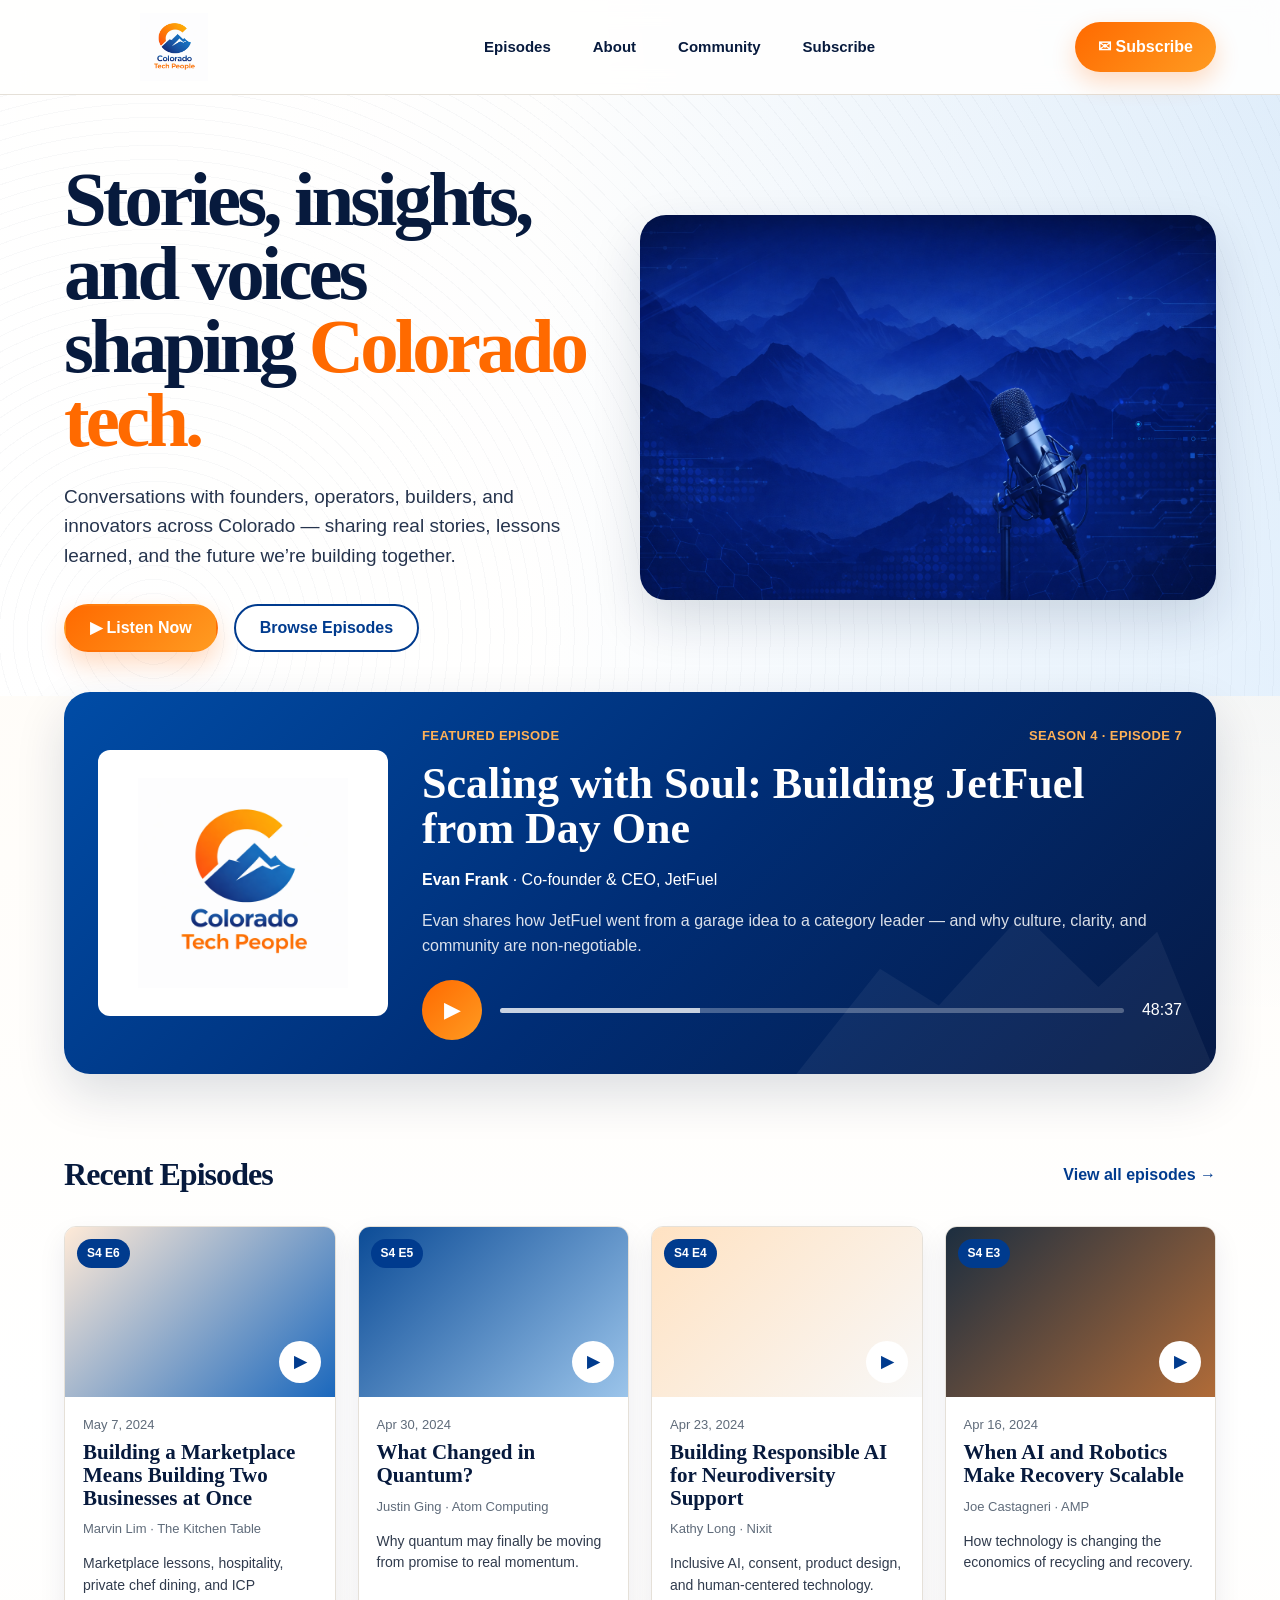
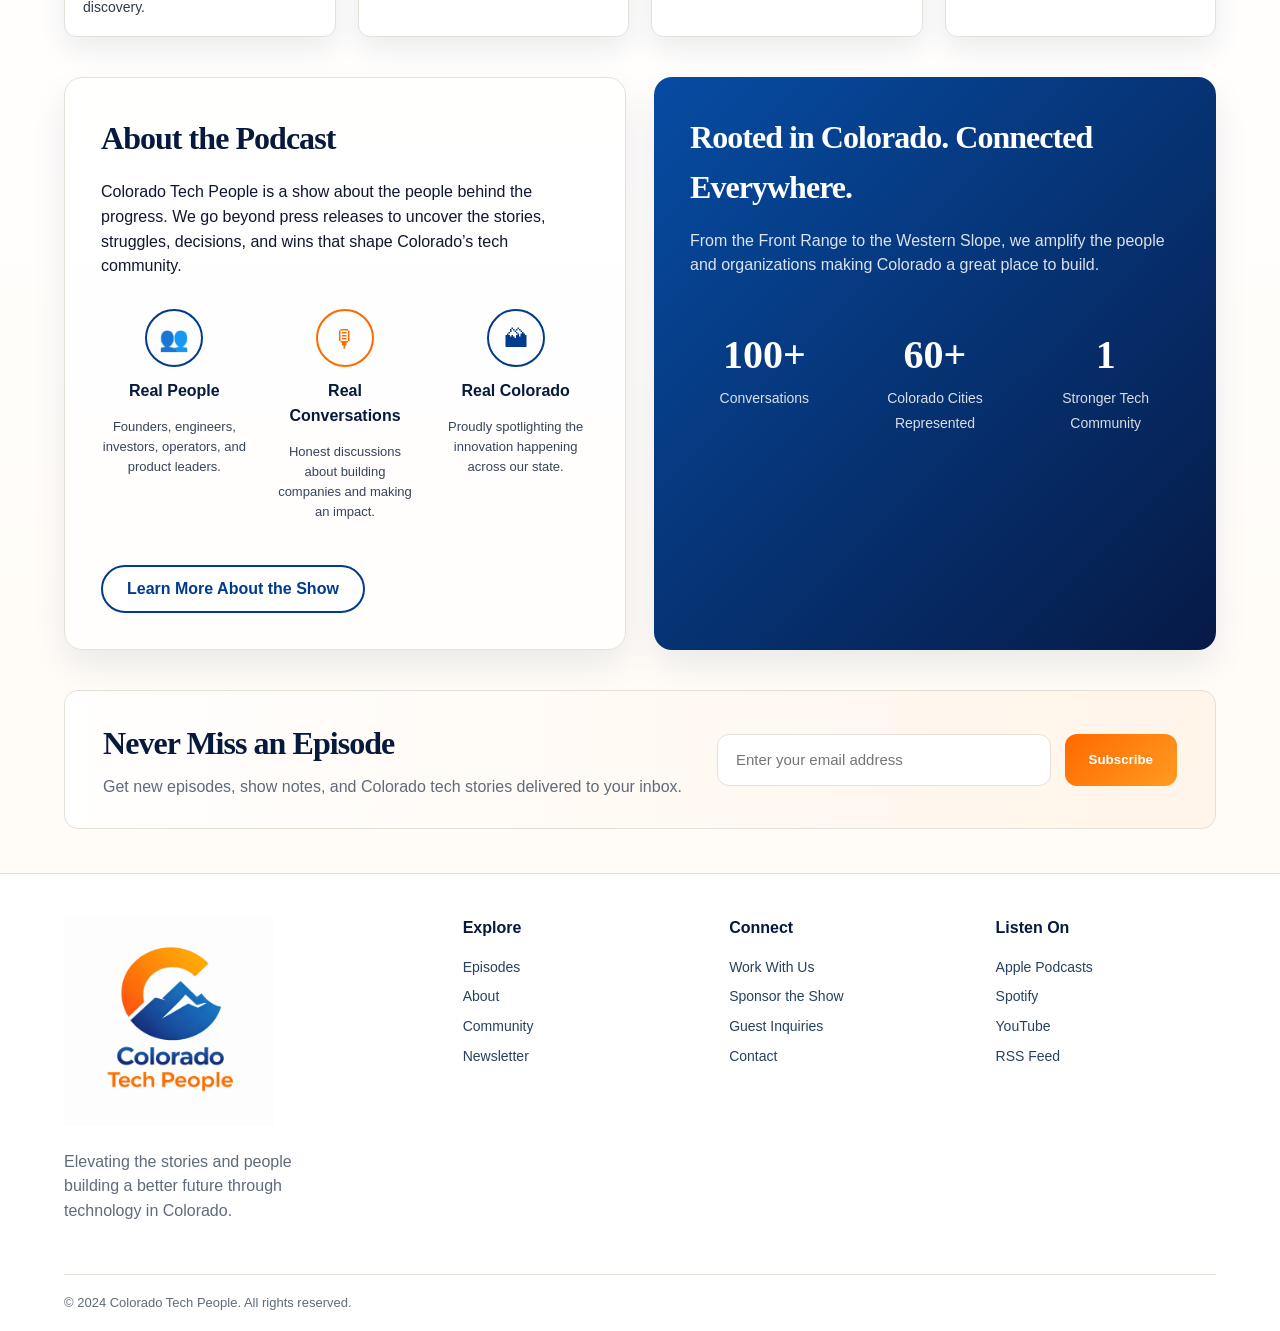
==== commit f053b5d3: "Update index.html" ====
--- a/index.html
+++ b/index.html
@@ -49,7 +49,7 @@
         </div>
 
         <div class="hero-visual">
-          <img src="assets/home-hero.png" alt="Colorado Tech People hero artwork" class="hero-image" />
+          <img src="assets/hero-denver.png" alt="Colorado Tech People hero artwork" class="hero-image" />
         </div>
       </div>
     </section>
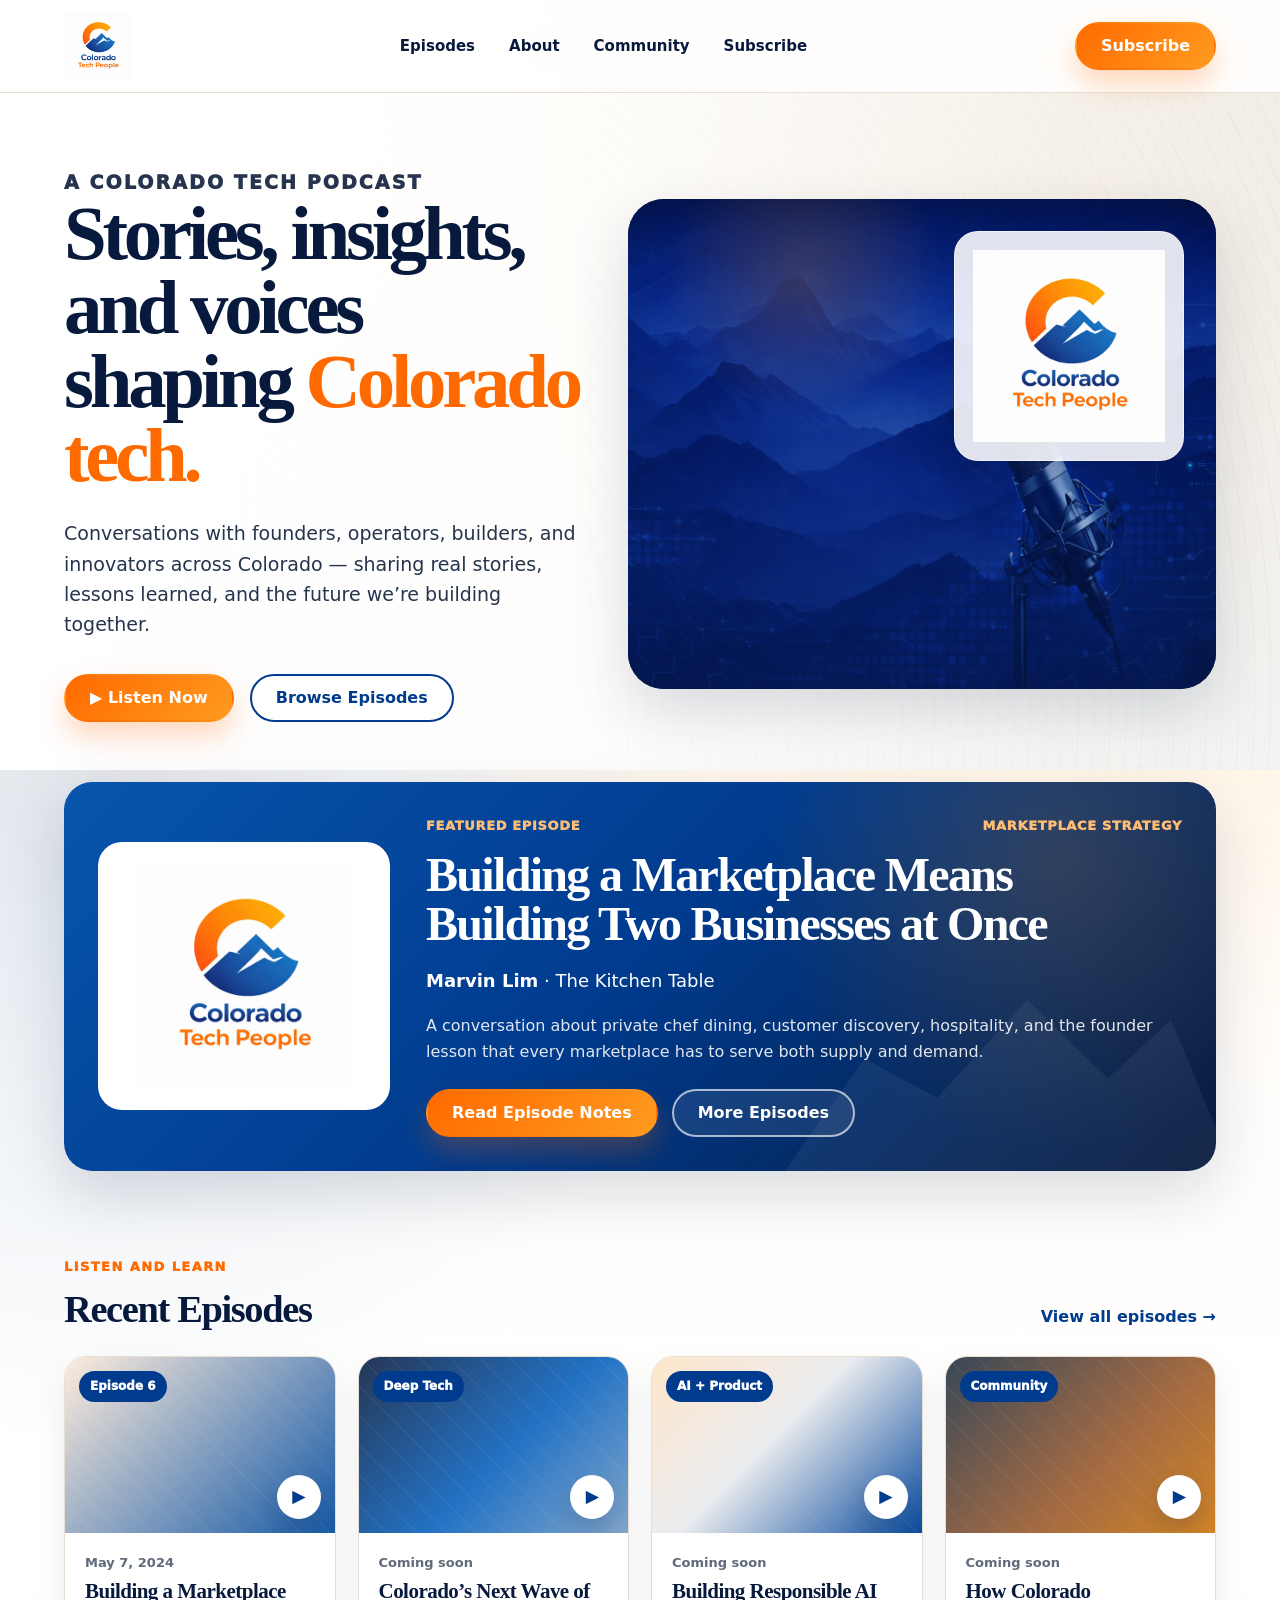
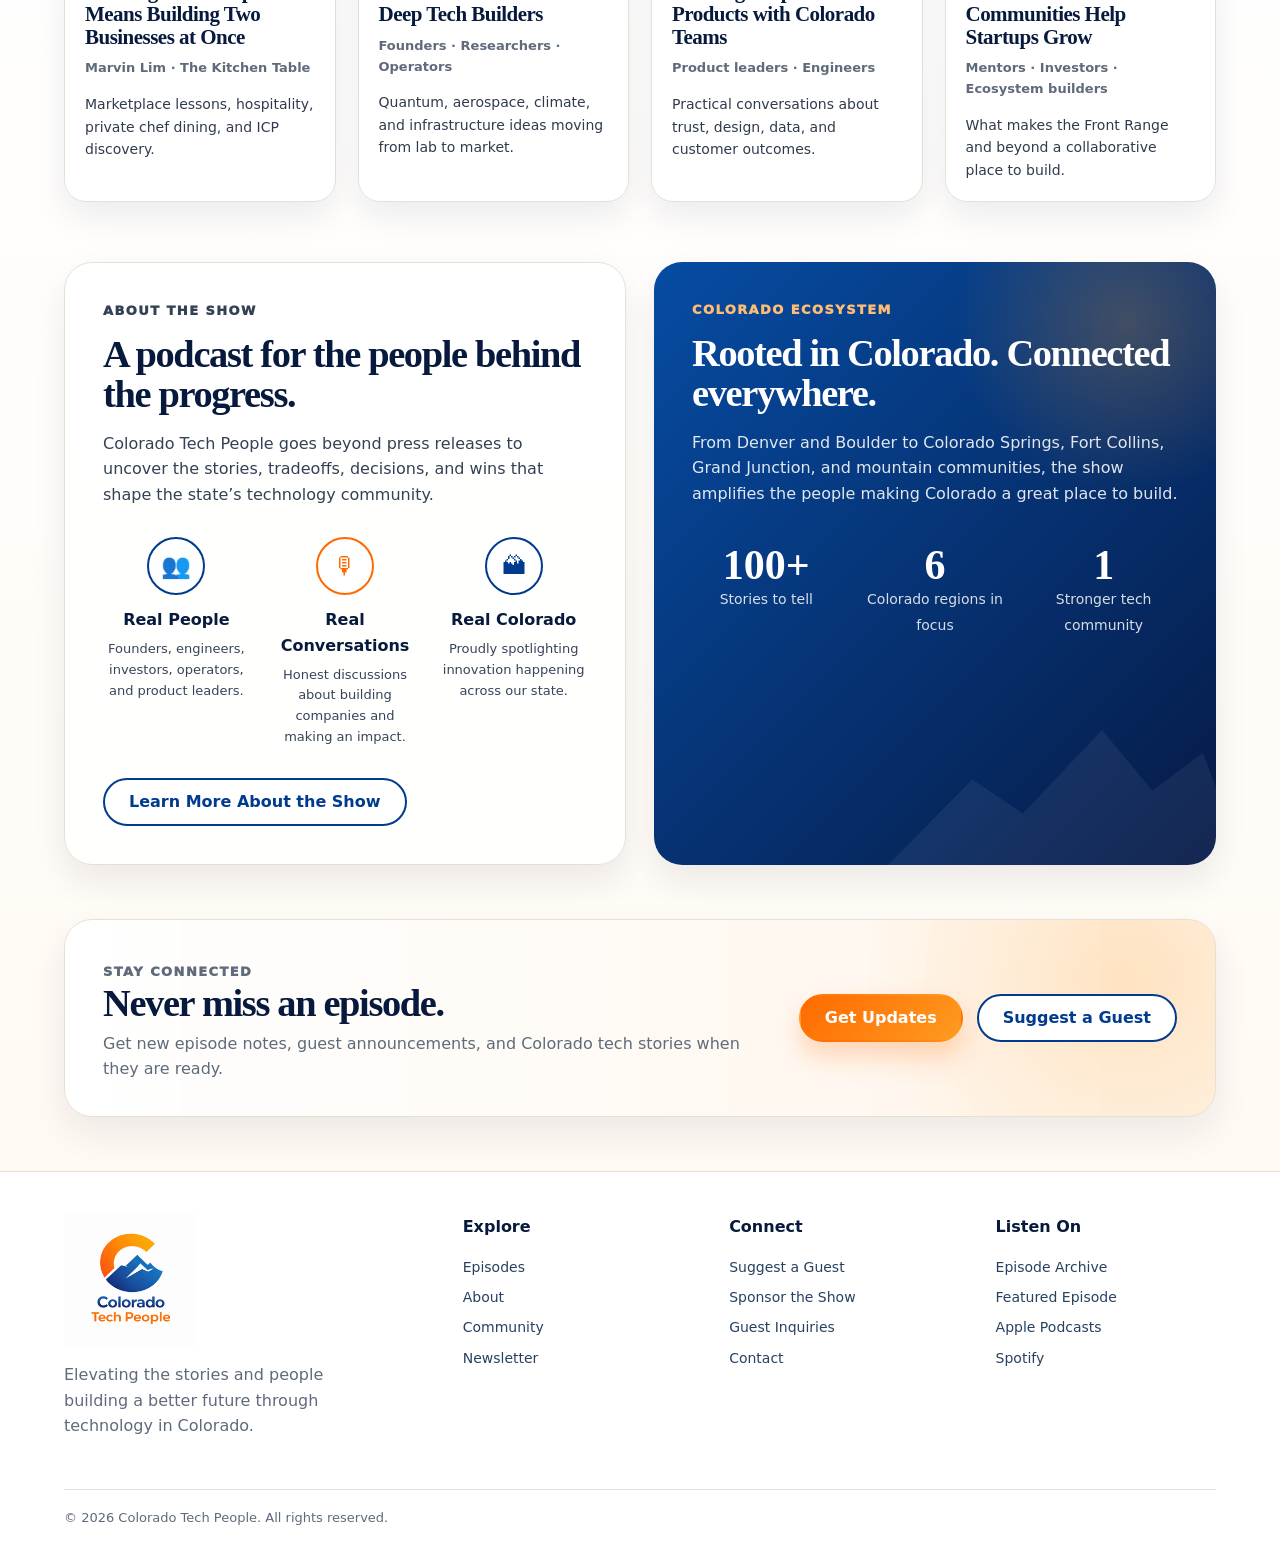
==== commit dcfe12d7: "Refresh homepage design for Colorado Tech People" ====
--- a/index.html
+++ b/index.html
@@ -4,11 +4,11 @@
   <meta charset="UTF-8" />
   <meta name="viewport" content="width=device-width, initial-scale=1.0" />
 
-  <title>Colorado Tech People | Stories Shaping Colorado Tech</title>
-  <meta name="description" content="Colorado Tech People is a podcast featuring founders, operators, builders, and innovators shaping Colorado’s tech ecosystem." />
+  <title>Colorado Tech People | Podcast About Colorado Tech Builders</title>
+  <meta name="description" content="Colorado Tech People is a podcast featuring founders, operators, builders, and innovators shaping Colorado’s tech ecosystem from Denver to the Western Slope." />
 
   <meta property="og:title" content="Colorado Tech People" />
-  <meta property="og:description" content="Stories, insights, and voices shaping Colorado tech." />
+  <meta property="og:description" content="Podcast conversations with founders, operators, builders, and innovators shaping Colorado tech." />
   <meta property="og:type" content="website" />
 
   <link rel="stylesheet" href="styles.css" />
@@ -17,44 +17,48 @@
 <body>
   <header class="site-header">
     <div class="container nav">
-      <a href="index.html" class="brand">
+      <a href="index.html" class="brand" aria-label="Colorado Tech People home">
         <img src="assets/logo.png" alt="Colorado Tech People logo" class="logo" />
       </a>
 
-      <nav class="nav-links">
+      <nav class="nav-links" aria-label="Primary navigation">
         <a href="episodes.html">Episodes</a>
         <a href="about.html">About</a>
-        <a href="contact.html">Community</a>
-        <a href="contact.html">Subscribe</a>
+        <a href="#community">Community</a>
+        <a href="#subscribe">Subscribe</a>
       </nav>
 
-      <a class="subscribe-pill" href="contact.html">✉ Subscribe</a>
+      <a class="subscribe-pill" href="#subscribe">Subscribe</a>
     </div>
   </header>
 
   <main>
-    <section class="hero">
+    <section class="hero" aria-labelledby="hero-title">
       <div class="container hero-grid">
         <div class="hero-copy">
-          <h1>Stories, insights, and voices shaping <span>Colorado tech.</span></h1>
+          <p class="eyebrow">A Colorado tech podcast</p>
+          <h1 id="hero-title">Stories, insights, and voices shaping <span>Colorado tech.</span></h1>
           <p>
             Conversations with founders, operators, builders, and innovators across Colorado —
             sharing real stories, lessons learned, and the future we’re building together.
           </p>
 
           <div class="hero-actions">
-            <a class="btn primary" href="episodes.html">▶ Listen Now</a>
+            <a class="btn primary" href="episodes/marvin-lim-kitchen-table.html">▶ Listen Now</a>
             <a class="btn secondary" href="episodes.html">Browse Episodes</a>
           </div>
         </div>
 
-        <div class="hero-visual">
-          <img src="assets/hero-denver.png" alt="Colorado Tech People hero artwork" class="hero-image" />
-        </div>
-      </div>
-    </section>
-
-    <section class="featured-section">
+        <div class="hero-visual" aria-label="Colorado mountains, technology lines, and podcast microphone artwork">
+          <img src="assets/hero-denver.png" alt="Blue Colorado mountain and podcast microphone artwork" class="hero-image" />
+          <div class="hero-logo-card">
+            <img src="assets/logo.png" alt="Colorado Tech People logo" />
+          </div>
+        </div>
+      </div>
+    </section>
+
+    <section class="featured-section" aria-labelledby="featured-title">
       <div class="container">
         <article class="featured-card">
           <div class="episode-art">
@@ -64,42 +68,42 @@
           <div class="featured-content">
             <div class="episode-meta">
               <span>Featured Episode</span>
-              <span>Season 4 · Episode 7</span>
-            </div>
-
-            <h2>Scaling with Soul: Building JetFuel from Day One</h2>
+              <span>Marketplace Strategy</span>
+            </div>
+
+            <h2 id="featured-title">Building a Marketplace Means Building Two Businesses at Once</h2>
 
             <p class="guest-line">
-              <strong>Evan Frank</strong> · Co-founder & CEO, JetFuel
+              <strong>Marvin Lim</strong> · The Kitchen Table
             </p>
 
             <p>
-              Evan shares how JetFuel went from a garage idea to a category leader —
-              and why culture, clarity, and community are non-negotiable.
+              A conversation about private chef dining, customer discovery, hospitality,
+              and the founder lesson that every marketplace has to serve both supply and demand.
             </p>
 
-            <div class="audio-row">
-              <button class="play-button">▶</button>
-              <div class="audio-bar">
-                <span></span>
-              </div>
-              <span class="time">48:37</span>
+            <div class="featured-actions">
+              <a class="btn primary" href="episodes/marvin-lim-kitchen-table.html">Read Episode Notes</a>
+              <a class="btn ghost" href="episodes.html">More Episodes</a>
             </div>
           </div>
         </article>
       </div>
     </section>
 
-    <section class="section">
+    <section class="section" aria-labelledby="recent-title">
       <div class="container section-heading-row">
-        <h2>Recent Episodes</h2>
+        <div>
+          <p class="eyebrow">Listen and learn</p>
+          <h2 id="recent-title">Recent Episodes</h2>
+        </div>
         <a href="episodes.html">View all episodes →</a>
       </div>
 
       <div class="container episode-grid">
         <a class="episode-card" href="episodes/marvin-lim-kitchen-table.html">
           <div class="thumb thumb-one">
-            <span class="badge">S4 E6</span>
+            <span class="badge">Episode 6</span>
             <span class="play-small">▶</span>
           </div>
           <div class="episode-body">
@@ -110,55 +114,55 @@
           </div>
         </a>
 
-        <a class="episode-card" href="episodes/justin-ging-atom-computing.html">
+        <a class="episode-card" href="episodes.html#upcoming-episodes">
           <div class="thumb thumb-two">
-            <span class="badge">S4 E5</span>
-            <span class="play-small">▶</span>
-          </div>
-          <div class="episode-body">
-            <p class="date">Apr 30, 2024</p>
-            <h3>What Changed in Quantum?</h3>
-            <p class="guest">Justin Ging · Atom Computing</p>
-            <p>Why quantum may finally be moving from promise to real momentum.</p>
-          </div>
-        </a>
-
-        <a class="episode-card" href="episodes/kathy-long-nixit.html">
+            <span class="badge">Deep Tech</span>
+            <span class="play-small">▶</span>
+          </div>
+          <div class="episode-body">
+            <p class="date">Coming soon</p>
+            <h3>Colorado’s Next Wave of Deep Tech Builders</h3>
+            <p class="guest">Founders · Researchers · Operators</p>
+            <p>Quantum, aerospace, climate, and infrastructure ideas moving from lab to market.</p>
+          </div>
+        </a>
+
+        <a class="episode-card" href="episodes.html#upcoming-episodes">
           <div class="thumb thumb-three">
-            <span class="badge">S4 E4</span>
-            <span class="play-small">▶</span>
-          </div>
-          <div class="episode-body">
-            <p class="date">Apr 23, 2024</p>
-            <h3>Building Responsible AI for Neurodiversity Support</h3>
-            <p class="guest">Kathy Long · Nixit</p>
-            <p>Inclusive AI, consent, product design, and human-centered technology.</p>
-          </div>
-        </a>
-
-        <a class="episode-card" href="episodes/joe-castagneri-amp.html">
+            <span class="badge">AI + Product</span>
+            <span class="play-small">▶</span>
+          </div>
+          <div class="episode-body">
+            <p class="date">Coming soon</p>
+            <h3>Building Responsible AI Products with Colorado Teams</h3>
+            <p class="guest">Product leaders · Engineers</p>
+            <p>Practical conversations about trust, design, data, and customer outcomes.</p>
+          </div>
+        </a>
+
+        <a class="episode-card" href="episodes.html#upcoming-episodes">
           <div class="thumb thumb-four">
-            <span class="badge">S4 E3</span>
-            <span class="play-small">▶</span>
-          </div>
-          <div class="episode-body">
-            <p class="date">Apr 16, 2024</p>
-            <h3>When AI and Robotics Make Recovery Scalable</h3>
-            <p class="guest">Joe Castagneri · AMP</p>
-            <p>How technology is changing the economics of recycling and recovery.</p>
-          </div>
-        </a>
-      </div>
-    </section>
-
-    <section class="section about-band">
+            <span class="badge">Community</span>
+            <span class="play-small">▶</span>
+          </div>
+          <div class="episode-body">
+            <p class="date">Coming soon</p>
+            <h3>How Colorado Communities Help Startups Grow</h3>
+            <p class="guest">Mentors · Investors · Ecosystem builders</p>
+            <p>What makes the Front Range and beyond a collaborative place to build.</p>
+          </div>
+        </a>
+      </div>
+    </section>
+
+    <section class="section about-band" aria-labelledby="about-title">
       <div class="container split-grid">
         <div class="info-card light">
-          <h2>About the Podcast</h2>
+          <p class="eyebrow">About the show</p>
+          <h2 id="about-title">A podcast for the people behind the progress.</h2>
           <p>
-            Colorado Tech People is a show about the people behind the progress.
-            We go beyond press releases to uncover the stories, struggles, decisions,
-            and wins that shape Colorado’s tech community.
+            Colorado Tech People goes beyond press releases to uncover the stories,
+            tradeoffs, decisions, and wins that shape the state’s technology community.
           </p>
 
           <div class="icon-row">
@@ -175,49 +179,52 @@
             <div>
               <div class="icon-circle">🏔</div>
               <h4>Real Colorado</h4>
-              <p>Proudly spotlighting the innovation happening across our state.</p>
+              <p>Proudly spotlighting innovation happening across our state.</p>
             </div>
           </div>
 
           <a class="btn secondary" href="about.html">Learn More About the Show</a>
         </div>
 
-        <div class="info-card dark-card">
-          <h2>Rooted in Colorado. Connected Everywhere.</h2>
+        <div class="info-card dark-card" id="community">
+          <p class="eyebrow on-dark">Colorado ecosystem</p>
+          <h2>Rooted in Colorado. Connected everywhere.</h2>
           <p>
-            From the Front Range to the Western Slope, we amplify the people and
-            organizations making Colorado a great place to build.
+            From Denver and Boulder to Colorado Springs, Fort Collins, Grand Junction,
+            and mountain communities, the show amplifies the people making Colorado a
+            great place to build.
           </p>
 
           <div class="stats">
             <div>
               <strong>100+</strong>
-              <span>Conversations</span>
-            </div>
-            <div>
-              <strong>60+</strong>
-              <span>Colorado Cities Represented</span>
+              <span>Stories to tell</span>
+            </div>
+            <div>
+              <strong>6</strong>
+              <span>Colorado regions in focus</span>
             </div>
             <div>
               <strong>1</strong>
-              <span>Stronger Tech Community</span>
-            </div>
-          </div>
-        </div>
-      </div>
-    </section>
-
-    <section class="newsletter-section">
+              <span>Stronger tech community</span>
+            </div>
+          </div>
+        </div>
+      </div>
+    </section>
+
+    <section class="newsletter-section" id="subscribe" aria-labelledby="subscribe-title">
       <div class="container newsletter-card">
         <div>
-          <h2>Never Miss an Episode</h2>
-          <p>Get new episodes, show notes, and Colorado tech stories delivered to your inbox.</p>
-        </div>
-
-        <form>
-          <input type="email" placeholder="Enter your email address" />
-          <button type="submit">Subscribe</button>
-        </form>
+          <p class="eyebrow">Stay connected</p>
+          <h2 id="subscribe-title">Never miss an episode.</h2>
+          <p>Get new episode notes, guest announcements, and Colorado tech stories when they are ready.</p>
+        </div>
+
+        <div class="newsletter-actions" aria-label="Subscription links">
+          <a class="btn primary" href="contact.html">Get Updates</a>
+          <a class="btn secondary" href="contact.html">Suggest a Guest</a>
+        </div>
       </div>
     </section>
   </main>
@@ -233,13 +240,13 @@
         <h4>Explore</h4>
         <a href="episodes.html">Episodes</a>
         <a href="about.html">About</a>
-        <a href="contact.html">Community</a>
-        <a href="contact.html">Newsletter</a>
+        <a href="#community">Community</a>
+        <a href="#subscribe">Newsletter</a>
       </div>
 
       <div>
         <h4>Connect</h4>
-        <a href="contact.html">Work With Us</a>
+        <a href="contact.html">Suggest a Guest</a>
         <a href="contact.html">Sponsor the Show</a>
         <a href="contact.html">Guest Inquiries</a>
         <a href="contact.html">Contact</a>
@@ -247,15 +254,15 @@
 
       <div>
         <h4>Listen On</h4>
-        <a href="#">Apple Podcasts</a>
-        <a href="#">Spotify</a>
-        <a href="#">YouTube</a>
-        <a href="#">RSS Feed</a>
+        <a href="episodes.html">Episode Archive</a>
+        <a href="episodes/marvin-lim-kitchen-table.html">Featured Episode</a>
+        <a href="contact.html">Apple Podcasts</a>
+        <a href="contact.html">Spotify</a>
       </div>
     </div>
 
     <div class="container copyright">
-      © 2024 Colorado Tech People. All rights reserved.
+      © 2026 Colorado Tech People. All rights reserved.
     </div>
   </footer>
 </body>
--- a/styles.css
+++ b/styles.css
@@ -1,7 +1,8 @@
 :root {
   --navy: #071a3d;
-  --blue: #064ca3;
+  --blue: #0a55b2;
   --deep-blue: #003b8e;
+  --sky: #dbeeff;
   --orange: #ff6a00;
   --gold: #ff9b21;
   --cream: #fff8ef;
@@ -9,22 +10,40 @@
   --white: #ffffff;
   --text: #10172f;
   --muted: #5f6b7a;
-  --line: #e5e0d8;
-  --shadow: 0 20px 50px rgba(7, 26, 61, 0.14);
+  --line: #e6dfd3;
+  --shadow: 0 24px 60px rgba(7, 26, 61, 0.15);
+  --radius: 28px;
 }
 
 * {
   box-sizing: border-box;
 }
 
+html {
+  scroll-behavior: smooth;
+}
+
 body {
   margin: 0;
-  font-family: Inter, Arial, sans-serif;
+  font-family: Inter, ui-sans-serif, system-ui, -apple-system, BlinkMacSystemFont, "Segoe UI", Arial, sans-serif;
   color: var(--text);
   background:
-    radial-gradient(circle at top right, rgba(0, 94, 190, 0.12), transparent 32%),
-    linear-gradient(180deg, #fffaf2 0%, #ffffff 48%, #fffaf2 100%);
-  line-height: 1.55;
+    radial-gradient(circle at 82% 8%, rgba(255, 155, 33, 0.2), transparent 28%),
+    radial-gradient(circle at 7% 26%, rgba(10, 85, 178, 0.12), transparent 24%),
+    linear-gradient(180deg, #fffaf2 0%, #ffffff 48%, #fff8ef 100%);
+  line-height: 1.6;
+}
+
+body:before {
+  content: "";
+  position: fixed;
+  inset: 0;
+  z-index: -1;
+  opacity: 0.38;
+  background-image:
+    linear-gradient(120deg, transparent 0 72px, rgba(10, 85, 178, 0.08) 73px, transparent 74px),
+    radial-gradient(circle at 10% 82%, rgba(255, 106, 0, 0.08), transparent 18%);
+  pointer-events: none;
 }
 
 a {
@@ -32,14 +51,19 @@
   text-decoration: none;
 }
 
+img {
+  max-width: 100%;
+}
+
 .container {
   width: min(1180px, 90%);
   margin: 0 auto;
 }
 
-.site-header {
+.site-header,
+.header {
   background: rgba(255, 255, 255, 0.92);
-  backdrop-filter: blur(12px);
+  backdrop-filter: blur(14px);
   border-bottom: 1px solid var(--line);
   position: sticky;
   top: 0;
@@ -47,152 +71,245 @@
 }
 
 .nav {
-  height: 94px;
+  min-height: 92px;
   display: flex;
   align-items: center;
   justify-content: space-between;
+  gap: 28px;
+}
+
+.brand,
+.logo-wrap {
+  display: inline-flex;
+  align-items: center;
+  gap: 14px;
+  color: var(--navy);
+  font-weight: 900;
 }
 
 .logo {
-  width: 220px;
-  max-height: 68px;
+  width: auto;
+  height: 68px;
   object-fit: contain;
   display: block;
+}
+
+.logo-wrap span {
+  font-size: 18px;
+  letter-spacing: -0.02em;
 }
 
 .nav-links {
   display: flex;
   align-items: center;
-  gap: 42px;
+  gap: 34px;
   font-size: 15px;
-  font-weight: 650;
+  font-weight: 750;
   color: var(--navy);
 }
 
-.nav-links a:hover {
-  color: var(--orange);
-}
-
-.subscribe-pill {
-  background: linear-gradient(135deg, var(--orange), var(--gold));
-  color: white;
-  padding: 13px 23px;
-  border-radius: 999px;
-  font-weight: 800;
-  box-shadow: 0 10px 24px rgba(255, 106, 0, 0.24);
-}
-
-/* Hero */
-
-.hero {
+.nav-links a {
   position: relative;
-  overflow: hidden;
-  padding: 68px 0 44px;
-  background:
-    linear-gradient(90deg, rgba(255,255,255,0.96) 0%, rgba(255,255,255,0.88) 42%, rgba(223,239,255,0.75) 100%);
-}
-
-.hero:before {
+}
+
+.nav-links a:after {
   content: "";
   position: absolute;
-  inset: 0;
-  background:
-    repeating-radial-gradient(circle at 12% 90%, rgba(7,26,61,0.04) 0 1px, transparent 1px 14px);
-  opacity: 0.7;
-  pointer-events: none;
-}
-
-.hero-grid {
-  position: relative;
-  display: grid;
-  grid-template-columns: 1fr 1.08fr;
-  gap: 42px;
-  align-items: center;
-}
-
-.hero-copy h1 {
-  font-family: Georgia, "Times New Roman", serif;
-  font-size: clamp(44px, 6vw, 78px);
-  line-height: 0.96;
-  letter-spacing: -0.05em;
-  margin: 0 0 24px;
-  color: var(--navy);
-}
-
-.hero-copy h1 span {
+  left: 0;
+  right: 0;
+  bottom: -8px;
+  height: 2px;
+  background: var(--orange);
+  transform: scaleX(0);
+  transform-origin: left;
+  transition: transform 0.2s ease;
+}
+
+.nav-links a:hover,
+.nav-links a:focus-visible {
   color: var(--orange);
 }
 
-.hero-copy p {
-  font-size: 19px;
-  max-width: 610px;
-  color: #26344d;
-  margin: 0;
-}
-
-.hero-actions {
-  margin-top: 34px;
-  display: flex;
-  gap: 16px;
-  flex-wrap: wrap;
-}
-
-.btn {
+.nav-links a:hover:after,
+.nav-links a:focus-visible:after {
+  transform: scaleX(1);
+}
+
+.subscribe-pill,
+.btn,
+.button {
   display: inline-flex;
   align-items: center;
   justify-content: center;
   min-height: 48px;
   padding: 0 24px;
   border-radius: 999px;
-  font-weight: 800;
   border: 2px solid transparent;
-}
-
-.btn.primary {
+  font-weight: 900;
+  line-height: 1;
+  cursor: pointer;
+}
+
+.subscribe-pill,
+.btn.primary,
+.button:not(.secondary) {
   background: linear-gradient(135deg, var(--orange), var(--gold));
   color: white;
-  box-shadow: 0 12px 25px rgba(255, 106, 0, 0.24);
-}
-
-.btn.secondary {
+  box-shadow: 0 14px 28px rgba(255, 106, 0, 0.26);
+}
+
+.btn.secondary,
+.button.secondary {
   background: white;
   color: var(--deep-blue);
   border-color: var(--deep-blue);
 }
 
+.btn.ghost {
+  color: white;
+  border-color: rgba(255, 255, 255, 0.64);
+  background: rgba(255, 255, 255, 0.08);
+}
+
+.buttons,
+.listen-links {
+  display: flex;
+  flex-wrap: wrap;
+  gap: 14px;
+  margin-top: 26px;
+}
+
+/* Hero */
+
+.hero {
+  position: relative;
+  overflow: hidden;
+  padding: 74px 0 48px;
+}
+
+.hero:before {
+  content: "";
+  position: absolute;
+  inset: 0;
+  background:
+    linear-gradient(90deg, rgba(255, 255, 255, 0.98) 0%, rgba(255, 255, 255, 0.87) 43%, rgba(223, 239, 255, 0.42) 100%),
+    repeating-radial-gradient(circle at 8% 88%, rgba(7, 26, 61, 0.06) 0 1px, transparent 1px 16px);
+  pointer-events: none;
+}
+
+.hero-grid {
+  position: relative;
+  display: grid;
+  grid-template-columns: minmax(0, 0.95fr) minmax(420px, 1.08fr);
+  gap: 46px;
+  align-items: center;
+}
+
+.eyebrow,
+.kicker {
+  margin: 0 0 12px;
+  color: var(--orange);
+  font-size: 13px;
+  font-weight: 950;
+  letter-spacing: 0.11em;
+  text-transform: uppercase;
+}
+
+.eyebrow.on-dark {
+  color: #ffbd74;
+}
+
+.hero-copy h1,
+main h1 {
+  font-family: Georgia, "Times New Roman", serif;
+  color: var(--navy);
+  font-size: clamp(46px, 6vw, 82px);
+  line-height: 0.96;
+  letter-spacing: -0.055em;
+  margin: 0 0 26px;
+}
+
+.hero-copy h1 span {
+  color: var(--orange);
+}
+
+.hero-copy p,
+.lede {
+  font-size: 19px;
+  max-width: 650px;
+  color: #26344d;
+  margin: 0;
+}
+
+.hero-actions {
+  margin-top: 34px;
+  display: flex;
+  gap: 16px;
+  flex-wrap: wrap;
+}
+
 .hero-visual {
-  position: relative;
-  min-height: 360px;
-  border-radius: 26px;
+  min-height: 490px;
+  border-radius: 36px;
   overflow: hidden;
   box-shadow: var(--shadow);
+  position: relative;
+  isolation: isolate;
+  background: var(--navy);
+}
+
+.hero-visual:after {
+  content: "";
+  position: absolute;
+  inset: 0;
+  background:
+    linear-gradient(180deg, rgba(7, 26, 61, 0.08), rgba(7, 26, 61, 0.36)),
+    radial-gradient(circle at 30% 16%, rgba(255, 155, 33, 0.22), transparent 24%);
+  z-index: 1;
 }
 
 .hero-image {
   display: block;
   width: 100%;
-  height: 100%;
-  min-height: 360px;
+  height: 490px;
   object-fit: cover;
   object-position: center;
 }
 
+.hero-logo-card {
+  position: absolute;
+  z-index: 2;
+  top: 32px;
+  right: 32px;
+  width: 230px;
+  padding: 18px;
+  border: 1px solid rgba(255, 255, 255, 0.52);
+  border-radius: 24px;
+  background: rgba(255, 255, 255, 0.88);
+  box-shadow: 0 16px 36px rgba(7, 26, 61, 0.24);
+}
+
+.hero-logo-card img {
+  display: block;
+  width: 100%;
+}
+
 /* Featured */
 
 .featured-section {
-  margin-top: -4px;
-  padding: 0 0 36px;
+  padding: 12px 0 42px;
 }
 
 .featured-card {
   display: grid;
-  grid-template-columns: 290px 1fr;
-  gap: 34px;
+  grid-template-columns: 292px 1fr;
+  gap: 36px;
   align-items: center;
   background:
-    linear-gradient(135deg, #004ca6 0%, #002d75 52%, #061a46 100%);
+    radial-gradient(circle at 86% 20%, rgba(255, 155, 33, 0.18), transparent 28%),
+    linear-gradient(135deg, #0755ad 0%, #003b8e 48%, #071a3d 100%);
   color: white;
-  border-radius: 26px;
+  border-radius: var(--radius);
   padding: 34px;
   box-shadow: var(--shadow);
   position: relative;
@@ -202,35 +319,38 @@
 .featured-card:after {
   content: "";
   position: absolute;
-  inset: auto 0 0 auto;
-  width: 420px;
-  height: 230px;
-  background: rgba(255,255,255,0.05);
-  clip-path: polygon(0 100%, 20% 54%, 34% 70%, 54% 30%, 72% 62%, 86% 38%, 100% 100%);
+  right: -18px;
+  bottom: -1px;
+  width: 450px;
+  height: 245px;
+  background: rgba(255, 255, 255, 0.055);
+  clip-path: polygon(0 100%, 18% 54%, 34% 70%, 54% 30%, 72% 62%, 86% 38%, 100% 100%);
 }
 
 .episode-art {
-  background: #fff;
-  border-radius: 12px;
-  min-height: 255px;
+  background: white;
+  border-radius: 24px;
+  min-height: 268px;
   display: grid;
   place-items: center;
-  padding: 28px;
+  padding: 24px;
+  position: relative;
+  z-index: 2;
 }
 
 .episode-art img {
-  width: 210px;
+  width: 220px;
 }
 
 .episode-meta {
   display: flex;
   justify-content: space-between;
   gap: 16px;
-  color: #ffb156;
+  color: #ffbd74;
   text-transform: uppercase;
   font-size: 13px;
-  font-weight: 900;
-  letter-spacing: 0.03em;
+  font-weight: 950;
+  letter-spacing: 0.05em;
 }
 
 .featured-content {
@@ -238,80 +358,68 @@
   z-index: 2;
 }
 
+.featured-content h2,
+.section-heading-row h2,
+.info-card h2,
+.newsletter-card h2,
+.episode-page h2,
+.section h2 {
+  font-family: Georgia, "Times New Roman", serif;
+  letter-spacing: -0.035em;
+}
+
 .featured-content h2 {
-  font-family: Georgia, "Times New Roman", serif;
-  font-size: clamp(30px, 4vw, 44px);
+  font-size: clamp(31px, 4vw, 48px);
   line-height: 1.02;
-  margin: 16px 0 10px;
+  margin: 14px 0 10px;
 }
 
 .featured-content p {
-  color: rgba(255,255,255,0.86);
+  color: rgba(255, 255, 255, 0.88);
+  max-width: 760px;
 }
 
 .guest-line {
   color: white !important;
-}
-
-.audio-row {
+  font-size: 18px;
+}
+
+.featured-actions {
+  margin-top: 24px;
   display: flex;
-  align-items: center;
-  gap: 18px;
-  margin-top: 22px;
-}
-
-.play-button {
-  width: 60px;
-  height: 60px;
-  border: none;
-  border-radius: 50%;
-  color: white;
-  background: linear-gradient(135deg, var(--orange), var(--gold));
-  font-size: 22px;
-}
-
-.audio-bar {
-  height: 5px;
-  flex: 1;
-  border-radius: 999px;
-  background: rgba(255,255,255,0.28);
-  overflow: hidden;
-}
-
-.audio-bar span {
-  display: block;
-  height: 100%;
-  width: 32%;
-  background: white;
-  opacity: 0.7;
+  flex-wrap: wrap;
+  gap: 14px;
 }
 
 /* Episodes */
 
 .section {
-  padding: 40px 0;
+  padding: 44px 0;
 }
 
 .section-heading-row {
   display: flex;
   justify-content: space-between;
-  align-items: center;
+  align-items: end;
+  gap: 28px;
   margin-bottom: 26px;
 }
 
 .section-heading-row h2,
 .info-card h2,
-.newsletter-card h2 {
-  font-family: Georgia, "Times New Roman", serif;
+.newsletter-card h2,
+.episode-page h2,
+.section h2 {
   color: var(--navy);
-  font-size: 32px;
+  font-size: clamp(30px, 3vw, 40px);
+  line-height: 1.05;
   margin: 0;
-  letter-spacing: -0.03em;
 }
 
 .section-heading-row a {
   color: var(--deep-blue);
-  font-weight: 800;
+  font-weight: 900;
+  white-space: nowrap;
 }
 
 .episode-grid {
@@ -320,25 +428,42 @@
   gap: 22px;
 }
 
-.episode-card {
-  background: white;
+.episode-card,
+.card {
+  background: rgba(255, 255, 255, 0.94);
   border: 1px solid var(--line);
-  border-radius: 12px;
+  border-radius: 22px;
   overflow: hidden;
-  box-shadow: 0 12px 28px rgba(7, 26, 61, 0.08);
-  transition: 0.2s ease;
-}
-
-.episode-card:hover {
-  transform: translateY(-4px);
-  box-shadow: 0 18px 38px rgba(7, 26, 61, 0.12);
+  box-shadow: 0 14px 32px rgba(7, 26, 61, 0.08);
+  transition: transform 0.2s ease, box-shadow 0.2s ease;
+}
+
+.card {
+  display: block;
+  padding: 24px;
+}
+
+.episode-card:hover,
+.card:hover {
+  transform: translateY(-5px);
+  box-shadow: 0 22px 44px rgba(7, 26, 61, 0.13);
 }
 
 .thumb {
   position: relative;
-  height: 170px;
+  height: 176px;
   background-size: cover;
   background-position: center;
+  overflow: hidden;
+}
+
+.thumb:before {
+  content: "";
+  position: absolute;
+  inset: 0;
+  background:
+    linear-gradient(135deg, rgba(255, 255, 255, 0.12), rgba(7, 26, 61, 0.18)),
+    repeating-linear-gradient(45deg, transparent 0 19px, rgba(255, 255, 255, 0.08) 20px, transparent 21px);
 }
 
 .thumb-one {
@@ -346,26 +471,26 @@
 }
 
 .thumb-two {
-  background: linear-gradient(135deg, #0c4c97, #9bc4ea);
+  background: linear-gradient(135deg, #071a3d, #1873d0 55%, #9bc4ea);
 }
 
 .thumb-three {
-  background: linear-gradient(135deg, #ffe2c2, #f8f8f8);
+  background: linear-gradient(135deg, #ffe2c2, #ffffff 45%, #0a55b2);
 }
 
 .thumb-four {
-  background: linear-gradient(135deg, #1c2e40, #b06b38);
+  background: linear-gradient(135deg, #1c2e40, #b06b38 58%, #ff9b21);
 }
 
 .badge {
   position: absolute;
-  top: 12px;
-  left: 12px;
+  top: 14px;
+  left: 14px;
   background: var(--deep-blue);
   color: white;
   font-size: 12px;
-  font-weight: 900;
-  padding: 5px 10px;
+  font-weight: 950;
+  padding: 6px 11px;
   border-radius: 999px;
 }
 
@@ -373,36 +498,42 @@
   position: absolute;
   right: 14px;
   bottom: 14px;
-  width: 42px;
-  height: 42px;
+  width: 44px;
+  height: 44px;
   display: grid;
   place-items: center;
   background: white;
   color: var(--deep-blue);
   border-radius: 50%;
-  font-weight: 900;
+  font-weight: 950;
+  box-shadow: 0 10px 22px rgba(7, 26, 61, 0.18);
 }
 
 .episode-body {
-  padding: 18px;
+  padding: 20px;
 }
 
 .date,
-.guest {
+.guest,
+.meta {
   color: var(--muted);
   font-size: 13px;
-  margin: 0 0 6px;
-}
-
-.episode-body h3 {
+  margin: 0 0 7px;
+  font-weight: 700;
+}
+
+.episode-body h3,
+.card h3 {
   font-family: Georgia, "Times New Roman", serif;
   color: var(--navy);
   font-size: 21px;
   line-height: 1.08;
+  letter-spacing: -0.025em;
   margin: 0 0 10px;
 }
 
-.episode-body p:last-child {
+.episode-body p:last-child,
+.card p {
   font-size: 14px;
   color: #303b4d;
   margin-bottom: 0;
@@ -411,7 +542,7 @@
 /* About and Stats */
 
 .about-band {
-  padding-top: 0;
+  padding-top: 16px;
 }
 
 .split-grid {
@@ -421,36 +552,57 @@
 }
 
 .info-card {
-  border-radius: 18px;
-  padding: 36px;
-  box-shadow: 0 16px 34px rgba(7,26,61,0.08);
+  border-radius: var(--radius);
+  padding: 38px;
+  box-shadow: 0 16px 34px rgba(7, 26, 61, 0.08);
 }
 
 .info-card.light {
-  background: rgba(255,255,255,0.78);
+  background: rgba(255, 255, 255, 0.86);
   border: 1px solid var(--line);
+}
+
+.info-card p {
+  color: #344154;
 }
 
 .dark-card {
   background:
+    radial-gradient(circle at 84% 10%, rgba(255, 155, 33, 0.24), transparent 24%),
     linear-gradient(135deg, #064ca3, #061a46);
   color: white;
   position: relative;
   overflow: hidden;
 }
 
+.dark-card:after {
+  content: "";
+  position: absolute;
+  inset: auto -30px -2px auto;
+  width: 360px;
+  height: 190px;
+  background: rgba(255, 255, 255, 0.06);
+  clip-path: polygon(0 100%, 24% 54%, 38% 72%, 60% 28%, 74% 60%, 88% 40%, 100% 100%);
+}
+
 .dark-card h2 {
   color: white;
 }
 
+.dark-card p,
+.dark-card .stats {
+  position: relative;
+  z-index: 2;
+}
+
 .dark-card p {
-  color: rgba(255,255,255,0.86);
+  color: rgba(255, 255, 255, 0.88);
 }
 
 .icon-row {
   display: grid;
   grid-template-columns: repeat(3, 1fr);
-  gap: 24px;
+  gap: 22px;
   text-align: center;
   margin: 30px 0;
 }
@@ -464,6 +616,7 @@
   border: 2px solid var(--deep-blue);
   border-radius: 50%;
   color: var(--deep-blue);
+  background: white;
   font-size: 24px;
 }
 
@@ -480,71 +633,98 @@
 .icon-row p {
   font-size: 13px;
   color: #37445a;
+  margin: 0;
 }
 
 .stats {
   display: grid;
   grid-template-columns: repeat(3, 1fr);
-  gap: 22px;
-  margin-top: 46px;
+  gap: 20px;
+  margin-top: 38px;
   text-align: center;
 }
 
 .stats strong {
   display: block;
-  font-size: 40px;
+  font-size: 42px;
+  line-height: 1;
   font-family: Georgia, "Times New Roman", serif;
 }
 
 .stats span {
   font-size: 14px;
-  color: rgba(255,255,255,0.84);
+  color: rgba(255, 255, 255, 0.84);
 }
 
 /* Newsletter */
 
 .newsletter-section {
-  padding: 0 0 44px;
+  padding: 10px 0 54px;
 }
 
 .newsletter-card {
   background:
-    linear-gradient(90deg, rgba(255,255,255,0.9), rgba(255,244,232,0.92));
+    radial-gradient(circle at 92% 30%, rgba(255, 155, 33, 0.2), transparent 24%),
+    linear-gradient(90deg, rgba(255, 255, 255, 0.94), rgba(255, 244, 232, 0.96));
   border: 1px solid var(--line);
-  border-radius: 14px;
-  padding: 28px 38px;
-  display: grid;
-  grid-template-columns: 1fr 460px;
+  border-radius: var(--radius);
+  padding: 34px 38px;
+  display: grid;
+  grid-template-columns: 1fr auto;
   gap: 28px;
   align-items: center;
+  box-shadow: 0 16px 36px rgba(7, 26, 61, 0.08);
 }
 
 .newsletter-card p {
-  margin: 6px 0 0;
+  margin: 8px 0 0;
   color: var(--muted);
 }
 
-.newsletter-card form {
+.newsletter-actions {
   display: flex;
+  flex-wrap: wrap;
   gap: 14px;
-}
-
-.newsletter-card input {
-  flex: 1;
-  border: 1px solid var(--line);
-  border-radius: 12px;
-  padding: 0 18px;
-  min-height: 52px;
-  font-size: 15px;
-}
-
-.newsletter-card button {
-  border: none;
-  background: linear-gradient(135deg, var(--orange), var(--gold));
-  color: white;
-  font-weight: 900;
-  border-radius: 12px;
-  padding: 0 24px;
+  justify-content: flex-end;
+}
+
+/* Interior pages */
+
+main.section,
+.episode-page {
+  padding: 64px 0;
+}
+
+main.section .container,
+.episode-page .container {
+  max-width: 920px;
+}
+
+main.section h1,
+.episode-page h1 {
+  max-width: 880px;
+}
+
+.episode-page .section {
+  padding: 32px 0;
+}
+
+.tags {
+  display: flex;
+  flex-wrap: wrap;
+  gap: 10px;
+}
+
+.tag {
+  display: inline-flex;
+  align-items: center;
+  min-height: 38px;
+  padding: 0 14px;
+  border-radius: 999px;
+  background: #eef5ff;
+  color: var(--deep-blue);
+  font-weight: 800;
+  font-size: 14px;
 }
 
 /* Footer */
@@ -562,12 +742,14 @@
 }
 
 .footer-logo {
-  width: 210px;
+  width: 132px;
+  height: auto;
+  display: block;
 }
 
 .footer p {
   color: var(--muted);
-  max-width: 280px;
+  max-width: 300px;
 }
 
 .footer h4 {
@@ -580,6 +762,10 @@
   color: #27415f;
   margin: 8px 0;
   font-size: 14px;
+}
+
+.footer a:hover {
+  color: var(--orange);
 }
 
 .copyright {
@@ -595,9 +781,9 @@
 @media (max-width: 980px) {
   .nav {
     height: auto;
+    min-height: 0;
     padding: 18px 0;
     flex-wrap: wrap;
-    gap: 18px;
   }
 
   .nav-links {
@@ -607,6 +793,10 @@
     flex-wrap: wrap;
   }
 
+  .subscribe-pill {
+    margin-left: auto;
+  }
+
   .hero-grid,
   .featured-card,
   .split-grid,
@@ -614,12 +804,10 @@
     grid-template-columns: 1fr;
   }
 
-  .hero-visual {
-    min-height: 300px;
-  }
-
+  .hero-visual,
   .hero-image {
-    min-height: 300px;
+    min-height: 360px;
+    height: 360px;
   }
 
   .episode-grid {
@@ -629,23 +817,48 @@
   .footer-grid {
     grid-template-columns: 1fr 1fr;
   }
+
+  .newsletter-actions {
+    justify-content: flex-start;
+  }
 }
 
 @media (max-width: 640px) {
+  .container {
+    width: min(92%, 1180px);
+  }
+
   .logo {
-    width: 180px;
+    height: 54px;
+  }
+
+  .logo-wrap span {
+    display: none;
+  }
+
+  .subscribe-pill {
+    display: none;
   }
 
   .hero {
-    padding-top: 42px;
-  }
-
-  .hero-copy h1 {
-    font-size: 44px;
-  }
-
-  .hero-copy p {
+    padding-top: 46px;
+  }
+
+  .hero-copy h1,
+  main h1 {
+    font-size: 43px;
+  }
+
+  .hero-copy p,
+  .lede {
     font-size: 17px;
+  }
+
+  .hero-logo-card {
+    width: 168px;
+    top: 18px;
+    right: 18px;
+    border-radius: 18px;
   }
 
   .episode-grid,
@@ -661,8 +874,8 @@
     padding: 24px;
   }
 
-  .newsletter-card form {
-    flex-direction: column;
+  .episode-art {
+    min-height: 220px;
   }
 
   .section-heading-row {
@@ -670,4 +883,23 @@
     gap: 12px;
     flex-direction: column;
   }
-}
+
+  .newsletter-actions,
+  .hero-actions,
+  .featured-actions,
+  .buttons,
+  .listen-links {
+    flex-direction: column;
+    align-items: stretch;
+  }
+}
+
+.archive-grid {
+  grid-template-columns: repeat(3, 1fr);
+}
+
+@media (max-width: 980px) {
+  .archive-grid {
+    grid-template-columns: 1fr;
+  }
+}
